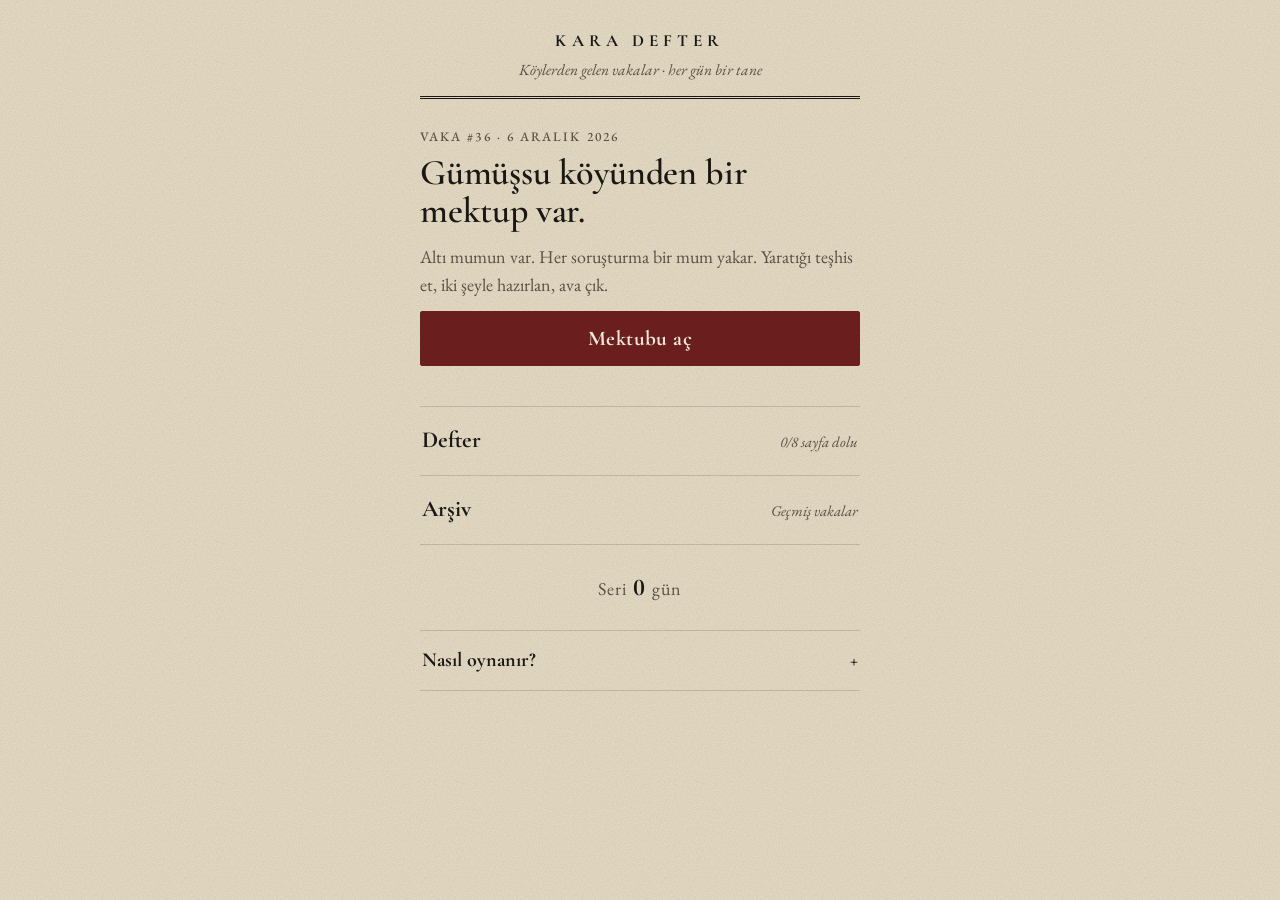
==== kara-defter/index.html @ 7db383fb "Harena and Kara Defter playable prototypes Two static, mobile-first browser games built for Instagra" ====
<!doctype html>
<html lang="tr">
<head>
<meta charset="utf-8">
<meta name="viewport" content="width=device-width, initial-scale=1, viewport-fit=cover">
<meta name="theme-color" content="#E9DFC8">
<meta name="color-scheme" content="light">
<title>Kara Defter</title>
<meta name="description" content="Her gün bir köyden bir vaka. İpuçlarını topla, yaratığı teşhis et, doğru hazırlıkla avla.">
<meta property="og:title" content="Kara Defter">
<meta property="og:description" content="Her gün bir köyden bir vaka. Bugünün vakasını sen çöz.">
<meta property="og:type" content="website">
<link rel="icon" href="data:image/svg+xml,%3Csvg xmlns='http://www.w3.org/2000/svg' viewBox='0 0 32 32'%3E%3Crect width='32' height='32' rx='4' fill='%231A1714'/%3E%3Cpath d='M16 5c3 4.5 4.5 7 4.5 9a4.5 4.5 0 0 1-9 0c0-2 1.5-4.5 4.5-9z' fill='%23E3A23B'/%3E%3Crect x='13' y='19' width='6' height='9' fill='%23E9DFC8'/%3E%3C/svg%3E">
<link rel="preconnect" href="https://fonts.googleapis.com">
<link rel="preconnect" href="https://fonts.gstatic.com" crossorigin>
<link href="https://fonts.googleapis.com/css2?family=Cormorant+Garamond:ital,wght@0,500;0,600;0,700;1,500&family=EB+Garamond:ital,wght@0,400;0,500;0,600;1,400&display=swap" rel="stylesheet">
<link rel="stylesheet" href="style.css">
</head>
<body>
<svg width="0" height="0" style="position:absolute" aria-hidden="true" focusable="false">
  <defs>
    <filter id="ink" x="-5%" y="-5%" width="110%" height="110%">
      <feTurbulence type="fractalNoise" baseFrequency="0.045" numOctaves="2" seed="7" result="n"/>
      <feDisplacementMap in="SourceGraphic" in2="n" scale="3.2" xChannelSelector="R" yChannelSelector="G"/>
    </filter>
  </defs>
</svg>
<main id="app" class="app" aria-live="polite"></main>
<div id="sheet" class="sheet" hidden></div>
<div id="hunt" class="hunt" hidden></div>
<div id="modal" class="modal" hidden></div>
<div id="toast" class="toast" role="status" aria-live="polite"></div>
<noscript><p style="padding:24px;font-family:Georgia,serif">Kara Defter’i oynamak için JavaScript gerekli.</p></noscript>
<script type="module" src="js/main.js"></script>
</body>
</html>
---- kara-defter/style.css ----
:root {
  --paper: #E9DFC8;
  --paper-hi: #F0E8D6;
  --paper-lo: #DCCFB2;
  --ink: #1A1714;
  --ink-2: #5B4F43;
  --ink-3: #8A7D6C;
  --rule: rgba(26, 23, 20, 0.16);
  --blood: #6B1E1E;
  --flame: #E3A23B;
  --flame-core: #F4D08A;
  --wax: #F3EBDA;
  --night: #14110F;
  --display: "Cormorant Garamond", Georgia, serif;
  --text: "EB Garamond", Georgia, serif;
  --grain: url("data:image/svg+xml,%3Csvg xmlns='http://www.w3.org/2000/svg' width='240' height='240'%3E%3Cfilter id='n'%3E%3CfeTurbulence type='fractalNoise' baseFrequency='.85' numOctaves='3' stitchTiles='stitch'/%3E%3CfeColorMatrix values='0 0 0 0 .1 0 0 0 0 .08 0 0 0 0 .06 .16 0 0 0 0'/%3E%3C/filter%3E%3Crect width='100%25' height='100%25' filter='url(%23n)'/%3E%3C/svg%3E");
  color-scheme: light;
}

* { box-sizing: border-box; }
[hidden] { display: none !important; }

html { -webkit-text-size-adjust: 100%; }

body {
  margin: 0;
  min-height: 100vh;
  background-color: var(--paper);
  background-image: var(--grain);
  color: var(--ink);
  font-family: var(--text);
  font-size: 18px;
  line-height: 1.55;
  font-variant-numeric: lining-nums;
  -webkit-font-smoothing: antialiased;
  -webkit-tap-highlight-color: transparent;
}
body.locked { overflow: hidden; }

button { font: inherit; color: inherit; -webkit-appearance: none; appearance: none; }
button:focus-visible, a:focus-visible, summary:focus-visible { outline: 2px solid var(--blood); outline-offset: 2px; }

.app {
  max-width: 480px;
  margin: 0 auto;
  padding: max(10px, env(safe-area-inset-top)) max(20px, env(safe-area-inset-right)) calc(48px + env(safe-area-inset-bottom)) max(20px, env(safe-area-inset-left));
}

/* ---------- type ---------- */

.mast { text-align: center; padding: 18px 0 14px; border-bottom: 3px double var(--ink); margin-bottom: 28px; }
.mast-title { margin: 0; font-family: var(--display); font-weight: 700; font-size: 17px; letter-spacing: 0.3em; text-transform: uppercase; }
.mast-sub { margin: 4px 0 0; font-style: italic; color: var(--ink-2); font-size: 15.5px; }

.kicker { margin: 0; font-size: 13px; font-weight: 500; letter-spacing: 0.16em; text-transform: uppercase; color: var(--ink-2); }
.title { margin: 6px 0 12px; font-family: var(--display); font-weight: 600; font-size: 36px; line-height: 1.08; letter-spacing: -0.005em; }
.lede { margin: 0 0 8px; color: var(--ink-2); font-size: 18px; }
.center { text-align: center; }
.aka { margin: 0 0 18px; color: var(--ink-2); font-style: italic; }

.section {
  display: flex; align-items: center; gap: 12px;
  margin: 8px 0 14px;
  font-family: var(--display); font-weight: 700; font-size: 14px; letter-spacing: 0.26em; text-transform: uppercase;
}
.section::after { content: ""; flex: 1; height: 1px; background: var(--ink); opacity: 0.5; }

/* ---------- buttons ---------- */

.btn {
  display: block; width: 100%; min-height: 54px; margin-top: 12px; padding: 14px 18px;
  border: 1.5px solid var(--ink); border-radius: 2px; background: transparent;
  font-family: var(--display); font-weight: 700; font-size: 21px; letter-spacing: 0.02em; line-height: 1.2;
  text-align: center; text-decoration: none; color: var(--ink); cursor: pointer;
}
.btn:active { transform: translateY(1px); }
.btn:disabled { opacity: 0.42; cursor: default; transform: none; }
.btn-blood { background: var(--blood); border-color: var(--blood); color: var(--paper-hi); }
.btn-ink { background: var(--ink); color: var(--paper-hi); }
.btn-paper { background: var(--paper); border-color: var(--paper); color: var(--ink); }

.link { padding: 10px 0; border: 0; background: none; font-size: 16px; cursor: pointer; }

/* ---------- home ---------- */

.today { padding-bottom: 6px; }
.closed .title { font-size: 34px; }
.next { margin: 14px 0 0; text-align: center; font-size: 15.5px; font-style: italic; color: var(--ink-2); }
.next [data-countdown] { font-style: normal; font-variant-numeric: tabular-nums; color: var(--ink); }

.rows { margin: 34px 0 0; border-top: 1px solid var(--rule); }
.row {
  display: flex; justify-content: space-between; align-items: baseline; gap: 12px;
  width: 100%; padding: 16px 2px; border: 0; border-bottom: 1px solid var(--rule); background: none;
  text-align: left; cursor: pointer;
}
.row span { font-family: var(--display); font-weight: 700; font-size: 23px; }
.row em { color: var(--ink-2); font-size: 15px; text-align: right; }
.row.locked { cursor: default; }
.row.locked span { color: var(--ink-3); }

.streak { margin: 24px 0; text-align: center; color: var(--ink-2); letter-spacing: 0.04em; }
.streak b { font-family: var(--display); font-weight: 700; font-size: 24px; color: var(--ink); margin: 0 2px; }

.howto { border-top: 1px solid var(--rule); border-bottom: 1px solid var(--rule); }
.howto summary { padding: 14px 2px; cursor: pointer; font-family: var(--display); font-weight: 700; font-size: 20px; list-style: none; }
.howto summary::-webkit-details-marker { display: none; }
.howto summary::after { content: "+"; float: right; font-weight: 500; }
.howto[open] summary::after { content: "–"; }
.howto ol { margin: 0 0 16px; padding-left: 22px; color: var(--ink-2); font-size: 17px; }
.howto li { margin-bottom: 8px; }

/* ---------- candles ---------- */

.candles {
  position: sticky; top: 0; z-index: 5;
  display: flex; justify-content: center; gap: 12px;
  padding: 10px 0 2px;
  background-color: var(--paper); background-image: var(--grain);
}
.candles-sm { position: static; gap: 9px; padding: 14px 0 6px; background: none; }
.candle { width: 26px; height: 73px; overflow: visible; }
.candles-sm .candle { width: 22px; height: 62px; }
.candle .wax, .candle .drip { fill: var(--wax); stroke: var(--ink); stroke-width: 1.3; stroke-linejoin: round; }
.candle .wick { stroke: var(--ink); stroke-width: 1.8; stroke-linecap: round; }
.candle .flame { fill: var(--flame); }
.candle .flame-core { fill: var(--flame-core); }
.flame-g {
  transform-box: view-box; transform-origin: 15px 26px;
  animation: flicker 2.8s ease-in-out infinite; animation-delay: calc(var(--d) * -1s);
}
@keyframes flicker {
  0%, 100% { transform: scale(1, 1) skewX(0deg); }
  27% { transform: scale(0.96, 1.05) skewX(-2deg); }
  55% { transform: scale(1.03, 0.95) skewX(1.6deg); }
  80% { transform: scale(0.98, 1.02) skewX(-0.8deg); }
}
.candle-burning .flame-g { animation: snuff 0.6s ease-in forwards; }
@keyframes snuff {
  0% { transform: scale(1, 1); opacity: 1; }
  60% { transform: scale(0.55, 0.35) translateY(5px); opacity: 1; }
  100% { transform: scale(0, 0) translateY(8px); opacity: 0; }
}
.candle .smoke { fill: none; stroke: var(--ink-3); stroke-width: 1.2; stroke-linecap: round; opacity: 0; animation: smoke 1.2s 0.35s ease-out forwards; }
@keyframes smoke {
  0% { opacity: 0; transform: translateY(4px); }
  35% { opacity: 0.8; }
  100% { opacity: 0; transform: translateY(-8px); }
}
.candle-count { margin: 0 0 4px; text-align: center; font-size: 14px; font-style: italic; color: var(--ink-2); }

/* ---------- case ---------- */

.casebar { display: flex; justify-content: space-between; align-items: center; gap: 8px; padding-top: 4px; border-bottom: 1px solid var(--rule); }
.casebar-no { font-size: 13px; letter-spacing: 0.16em; text-transform: uppercase; color: var(--ink-2); }

.letter {
  margin: 18px 0 30px; padding: 20px 20px 16px;
  background-color: var(--paper-hi); background-image: var(--grain);
  border: 1px solid var(--rule);
  box-shadow: 0 1px 0 rgba(26, 23, 20, 0.06), 0 14px 24px -20px rgba(26, 23, 20, 0.55);
  transform: rotate(-0.5deg);
}
.letter-head { margin: 0 0 10px; font-size: 12.5px; letter-spacing: 0.14em; text-transform: uppercase; color: var(--ink-2); }
.letter-body { margin: 0; font-style: italic; font-size: 19.5px; line-height: 1.55; }
.letter-sign { margin: 12px 0 0; text-align: right; font-family: var(--display); font-style: italic; font-weight: 500; font-size: 19px; }

.inquiry { list-style: none; margin: 0; padding: 0; }
.inquiry > li { margin-bottom: 10px; }
.ask {
  display: grid; grid-template-columns: 1fr auto; grid-template-areas: "cat cost" "act cost";
  column-gap: 12px; width: 100%; padding: 12px 16px 13px;
  border: 1px solid var(--ink); border-radius: 2px; background: transparent; text-align: left; cursor: pointer;
}
.ask:active { background: var(--paper-lo); }
.ask:disabled { opacity: 0.38; cursor: default; }
.ask-cat { grid-area: cat; font-size: 12px; font-weight: 500; letter-spacing: 0.16em; text-transform: uppercase; color: var(--ink-2); }
.ask-act { grid-area: act; font-family: var(--display); font-weight: 700; font-size: 21px; line-height: 1.25; }
.ask-cost { grid-area: cost; align-self: center; font-size: 14.5px; font-style: italic; color: var(--ink-2); white-space: nowrap; }

.clue { margin: 2px 0 16px; padding: 4px 0 4px 16px; border-left: 2px solid var(--blood); }
.clue p, .notes-list p { margin: 3px 0 0; font-size: 18.5px; line-height: 1.5; }
.clue.fresh { animation: ink-in 0.8s ease-out; }
@keyframes ink-in { from { opacity: 0; transform: translateY(5px); } to { opacity: 1; transform: none; } }
.clue-cat { font-size: 12px; font-weight: 600; letter-spacing: 0.16em; text-transform: uppercase; color: var(--blood); }

.actions { margin-top: 22px; }
.hint { margin: 12px 0 0; text-align: center; font-size: 15.5px; font-style: italic; color: var(--ink-2); }

/* ---------- diagnose ---------- */

.notes {
  margin: 4px 0 22px; padding: 4px 16px 6px;
  background-color: var(--paper-hi); background-image: var(--grain); border: 1px solid var(--rule);
}
.notes summary { padding: 10px 0; cursor: pointer; font-family: var(--display); font-weight: 700; font-size: 19px; list-style: none; }
.notes summary::-webkit-details-marker { display: none; }
.notes summary::after { content: "+"; float: right; font-weight: 500; }
.notes[open] summary::after { content: "–"; }
.notes-list { list-style: none; margin: 0 0 8px; padding: 0; }
.notes-list li { padding: 8px 0 8px 14px; border-left: 2px solid var(--blood); margin-bottom: 8px; }
.notes-empty { margin: 0 0 12px; font-style: italic; color: var(--ink-2); }

.dx { list-style: none; margin: 0; padding: 0; border-top: 1px solid var(--ink); }
.dx-head {
  display: flex; flex-direction: column; align-items: flex-start; gap: 1px;
  width: 100%; padding: 13px 2px; border: 0; border-bottom: 1px solid var(--rule); background: none; text-align: left; cursor: pointer;
}
.dx-name { font-family: var(--display); font-weight: 700; font-size: 24px; line-height: 1.15; }
.dx-epi { font-style: italic; color: var(--ink-2); font-size: 16px; }
.dx-item.open .dx-head { border-bottom: 0; }
.dx-item.open .dx-name { color: var(--blood); }
.dx-body { padding: 0 2px 18px; border-bottom: 1px solid var(--rule); }
.lore { margin: 0; font-size: 17.5px; line-height: 1.62; }
.dx-body .lore::first-letter { font-family: var(--display); font-weight: 700; font-size: 1.5em; }

/* ---------- prepare ---------- */

.tools { list-style: none; margin: 14px 0 0; padding: 0; display: grid; grid-template-columns: 1fr 1fr; gap: 10px; }
.tool {
  display: flex; flex-direction: column; gap: 4px; width: 100%; height: 100%; min-height: 104px; padding: 13px 12px;
  border: 1px solid var(--ink); border-radius: 2px; background: transparent; text-align: left; cursor: pointer;
}
.tool-name { font-family: var(--display); font-weight: 700; font-size: 20px; line-height: 1.15; }
.tool-note { font-size: 14px; line-height: 1.35; color: var(--ink-2); }
.tool.on { background: var(--ink); color: var(--paper-hi); }
.tool.on .tool-note { color: #CDBF9F; }
.sticky-actions {
  position: sticky; bottom: 0; margin-top: 18px; padding: 10px 0 calc(12px + env(safe-area-inset-bottom));
  background-color: var(--paper); background-image: var(--grain); border-top: 1px solid var(--rule);
}
.sticky-actions .btn { margin-top: 0; }

/* ---------- hunt ---------- */

.hunt { position: fixed; inset: 0; z-index: 50; overflow-y: auto; background: var(--night); color: var(--paper); cursor: pointer; }
.hunt-inner {
  max-width: 480px; min-height: 100%; margin: 0 auto;
  padding: calc(36px + env(safe-area-inset-top)) 26px calc(30px + env(safe-area-inset-bottom));
  display: flex; flex-direction: column; justify-content: center;
}
.hunt-fig { position: relative; width: 170px; margin: 0 auto 30px; opacity: 0; transform: translateY(10px); transition: opacity 1.8s ease, transform 1.8s ease; }
.hunt-fig::before {
  content: ""; position: absolute; left: 50%; top: 42%; width: 196px; height: 196px; border-radius: 50%;
  background: #CBBD9C; transform: translate(-50%, -50%);
}
.hunt-fig.on { opacity: 1; transform: none; }
.hunt-fig .sil { position: relative; }
.hunt .sil-body { fill: #0D0B09; }
.hunt .sil-detail { stroke: #CBBD9C; opacity: 0.35; }
.hunt .sil-thread { stroke: #CBBD9C; }
.hunt .sil-water { stroke: #8A7D6C; }
.hunt .sil-ground { stroke: #5B4F43; opacity: 1; }
.hunt-lines p {
  margin: 0 0 14px; font-size: 20px; font-style: italic; line-height: 1.5;
  opacity: 0; transform: translateY(6px); transition: opacity 1.1s ease, transform 1.1s ease;
}
.hunt-lines p.on { opacity: 1; transform: none; }
.hunt-done { opacity: 0; pointer-events: none; transition: opacity 0.6s ease; margin-top: 18px; }
.hunt.done .hunt-done { opacity: 1; pointer-events: auto; }
.hunt-skip { margin: 16px 0 0; text-align: center; font-size: 13px; letter-spacing: 0.14em; text-transform: uppercase; color: #8A7D6C; }
.hunt.done .hunt-skip { visibility: hidden; }

/* ---------- result ---------- */

.stamp {
  width: fit-content; max-width: 92%; margin: 22px auto 6px; padding: 7px 14px 6px;
  border: 2.5px solid currentColor; border-radius: 2px;
  font-family: var(--display); font-weight: 700; font-size: 19px; letter-spacing: 0.12em; text-transform: uppercase; text-align: center; line-height: 1.2;
  transform: rotate(-3deg);
}
.stamp-success { color: var(--ink); }
.stamp-partial { color: var(--ink-2); }
.stamp-fail { color: var(--blood); }
.result-fig { width: 150px; margin: 10px auto 0; }
.facts { margin: 0 0 6px; border-top: 1px solid var(--ink); }
.facts div { display: flex; justify-content: space-between; align-items: baseline; gap: 16px; padding: 10px 0; border-bottom: 1px solid var(--rule); }
.facts dt { font-size: 14px; letter-spacing: 0.08em; text-transform: uppercase; color: var(--ink-2); white-space: nowrap; }
.facts dd { margin: 0; text-align: right; font-weight: 500; }
.wrong { color: var(--blood); font-style: italic; font-weight: 400; }

/* ---------- archive ---------- */

.guild { margin: 18px 0 8px; padding: 14px 16px; border: 1px solid var(--ink); }
.guild p { margin: 0; color: var(--ink-2); font-style: italic; }
.guild .guild-title { margin-bottom: 2px; font-family: var(--display); font-weight: 700; font-style: normal; font-size: 21px; color: var(--ink); }
.archive { list-style: none; margin: 18px 0 0; padding: 0; border-top: 1px solid var(--rule); }

/* ---------- silhouettes ---------- */

.sil { display: block; width: 100%; height: auto; overflow: visible; }
.sil-body { fill: var(--ink); }
.sil-detail { fill: none; stroke: var(--paper); stroke-width: 1.5; stroke-linecap: round; opacity: 0.5; }
.sil-thread { fill: none; stroke: var(--ink); stroke-width: 1.3; }
.sil-water { fill: none; stroke: var(--ink); stroke-width: 2.2; stroke-linecap: round; }
.sil-ground { fill: none; stroke: var(--ink); stroke-width: 1.4; stroke-linecap: round; opacity: 0.45; }
.sil-line { fill: none; stroke: var(--ink); stroke-width: 2; stroke-linecap: round; stroke-linejoin: round; }
.sil-behind { opacity: 0.45; }
.hunt .sil-line { stroke: #8A7D6C; }
.sil-veiled .sil-ink { filter: blur(7px); opacity: 0.2; }

/* ---------- defter sheet ---------- */

.sheet { position: fixed; inset: 0; z-index: 40; overflow-y: auto; background: rgba(20, 17, 15, 0.55); -webkit-overflow-scrolling: touch; }
.sheet-card {
  max-width: 480px; min-height: 100%; margin: 0 auto;
  padding: max(8px, env(safe-area-inset-top)) 20px calc(40px + env(safe-area-inset-bottom));
  background-color: var(--paper); background-image: var(--grain);
}
.sheet-head { display: flex; justify-content: space-between; align-items: center; margin-bottom: 16px; padding-bottom: 4px; border-bottom: 3px double var(--ink); }
.sheet-card > .lede { font-size: 16.5px; font-style: italic; }
.pages { list-style: none; margin: 16px 0 0; padding: 0; display: grid; grid-template-columns: 1fr 1fr; gap: 10px; }
.page-tile {
  display: flex; flex-direction: column; align-items: center; gap: 2px; width: 100%; height: 100%; padding: 14px 10px 14px;
  border: 1px solid var(--rule); border-radius: 2px; background-color: var(--paper-hi); cursor: pointer;
}
.page-tile.caught { border-color: var(--ink); }
.tile-fig { display: block; width: 76px; margin-bottom: 6px; }
.tile-name { font-family: var(--display); font-weight: 700; font-size: 19px; line-height: 1.15; text-align: center; }
.tile-state { font-size: 13px; font-style: italic; color: var(--ink-2); }
.page-tile.caught .tile-state { color: var(--blood); }
.page-fig { width: 170px; margin: 4px auto 2px; }
.page-name { margin: 8px 0 2px; text-align: center; font-family: var(--display); font-weight: 700; font-size: 36px; line-height: 1.05; }
.page .aka { margin-bottom: 2px; text-align: center; }
.region { margin: 0 0 18px; text-align: center; font-size: 14px; color: var(--ink-3); }
.page .lore::first-letter { font-family: var(--display); font-weight: 700; font-size: 2.3em; float: left; line-height: 0.82; margin: 6px 6px 0 0; color: var(--blood); }
.av-notes { margin-top: 20px; padding: 12px 16px; border: 1px solid var(--ink); }
.av-notes h3 { margin: 0 0 6px; font-family: var(--display); font-weight: 700; font-size: 14px; letter-spacing: 0.22em; text-transform: uppercase; color: var(--blood); }
.av-notes p { margin: 0 0 4px; font-size: 16.5px; }
.locked-note { margin-top: 20px; padding-top: 14px; border-top: 1px solid var(--rule); text-align: center; font-style: italic; color: var(--ink-2); font-size: 16px; }

/* ---------- modal & toast ---------- */

.modal { position: fixed; inset: 0; z-index: 60; display: grid; place-items: center; padding: 16px; overflow-y: auto; background: rgba(14, 12, 10, 0.75); }
.modal-card { width: 100%; max-width: 400px; padding: 16px; background-color: var(--paper); background-image: var(--grain); }
.modal-img { display: block; width: auto; max-width: 100%; max-height: 58vh; margin: 0 auto; border: 1px solid var(--rule); }
.modal-hint { margin: 12px 0 2px; font-size: 15px; font-style: italic; color: var(--ink-2); }
.modal-close { display: block; margin: 6px auto 0; }

.toast {
  position: fixed; left: 50%; bottom: calc(22px + env(safe-area-inset-bottom)); z-index: 70;
  padding: 10px 16px; border-radius: 2px; background: var(--ink); color: var(--paper-hi); font-size: 16px;
  opacity: 0; transform: translate(-50%, 8px); transition: opacity 0.25s ease, transform 0.25s ease; pointer-events: none;
}
.toast.show { opacity: 1; transform: translate(-50%, 0); }

@media (prefers-reduced-motion: reduce) {
  .flame-g { animation: none; }
  .hunt-fig, .hunt-lines p { transition: none; }
}
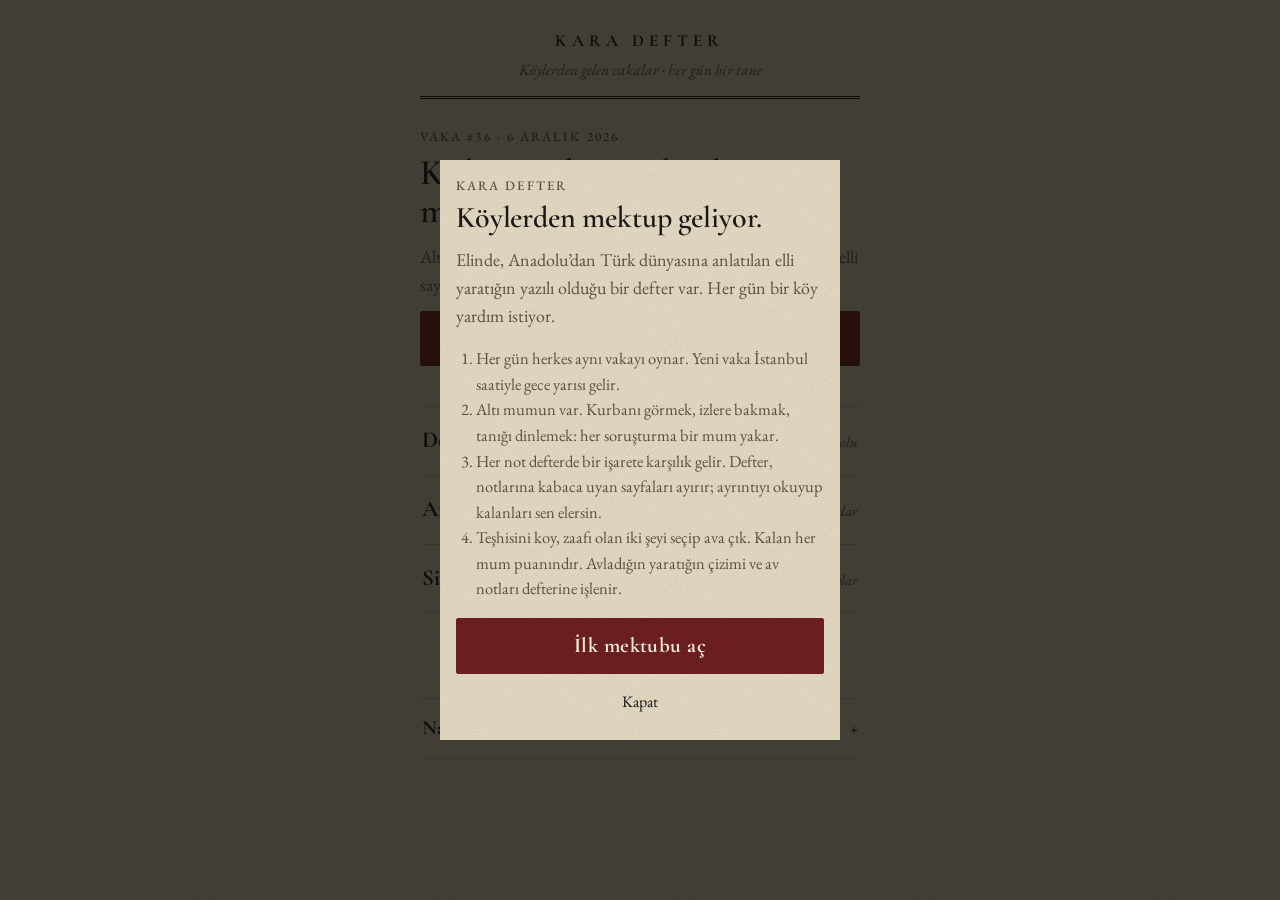
==== commit f2e1e0b9: "Kara Defter: 50 creatures, trait-based cases, scenes, MVP polish - Trait system (js/traits.js, js/co" ====
--- a/kara-defter/index.html
+++ b/kara-defter/index.html
@@ -6,10 +6,20 @@
 <meta name="theme-color" content="#E9DFC8">
 <meta name="color-scheme" content="light">
 <title>Kara Defter</title>
-<meta name="description" content="Her gün bir köyden bir vaka. İpuçlarını topla, yaratığı teşhis et, doğru hazırlıkla avla.">
+<meta name="description" content="Her gün bir köyden bir vaka. Elli yaratıklık defterden doğrusunu bul, doğru hazırlıkla avla.">
 <meta property="og:title" content="Kara Defter">
 <meta property="og:description" content="Her gün bir köyden bir vaka. Bugünün vakasını sen çöz.">
 <meta property="og:type" content="website">
+<meta property="og:url" content="https://ayberkdikcinar.github.io/insta-games/kara-defter/">
+<meta property="og:image" content="https://ayberkdikcinar.github.io/insta-games/kara-defter/assets/og.png">
+<meta property="og:image:width" content="1200">
+<meta property="og:image:height" content="630">
+<meta property="og:locale" content="tr_TR">
+<meta name="twitter:card" content="summary_large_image">
+<link rel="manifest" href="manifest.webmanifest">
+<link rel="apple-touch-icon" href="assets/apple-touch-icon.png">
+<meta name="apple-mobile-web-app-capable" content="yes">
+<meta name="apple-mobile-web-app-title" content="Kara Defter">
 <link rel="icon" href="data:image/svg+xml,%3Csvg xmlns='http://www.w3.org/2000/svg' viewBox='0 0 32 32'%3E%3Crect width='32' height='32' rx='4' fill='%231A1714'/%3E%3Cpath d='M16 5c3 4.5 4.5 7 4.5 9a4.5 4.5 0 0 1-9 0c0-2 1.5-4.5 4.5-9z' fill='%23E3A23B'/%3E%3Crect x='13' y='19' width='6' height='9' fill='%23E9DFC8'/%3E%3C/svg%3E">
 <link rel="preconnect" href="https://fonts.googleapis.com">
 <link rel="preconnect" href="https://fonts.gstatic.com" crossorigin>
--- a/kara-defter/style.css
+++ b/kara-defter/style.css
@@ -239,10 +239,11 @@
   padding: calc(36px + env(safe-area-inset-top)) 26px calc(30px + env(safe-area-inset-bottom));
   display: flex; flex-direction: column; justify-content: center;
 }
-.hunt-fig { position: relative; width: 170px; margin: 0 auto 30px; opacity: 0; transform: translateY(10px); transition: opacity 1.8s ease, transform 1.8s ease; }
+.hunt-fig { position: relative; width: 100%; max-width: 340px; margin: 0 auto 30px; opacity: 0; transform: translateY(10px); transition: opacity 1.8s ease, transform 1.8s ease; }
 .hunt-fig::before {
-  content: ""; position: absolute; left: 50%; top: 42%; width: 196px; height: 196px; border-radius: 50%;
-  background: #CBBD9C; transform: translate(-50%, -50%);
+  content: ""; position: absolute; left: 50%; top: 56%; width: 92%; aspect-ratio: 1.1; border-radius: 50%;
+  background: radial-gradient(closest-side, rgba(214, 200, 168, 0.8), rgba(203, 189, 156, 0.22) 72%, rgba(203, 189, 156, 0));
+  transform: translate(-50%, -50%);
 }
 .hunt-fig.on { opacity: 1; transform: none; }
 .hunt-fig .sil { position: relative; }
@@ -272,7 +273,7 @@
 .stamp-success { color: var(--ink); }
 .stamp-partial { color: var(--ink-2); }
 .stamp-fail { color: var(--blood); }
-.result-fig { width: 150px; margin: 10px auto 0; }
+.result-fig { width: 100%; max-width: 360px; margin: 10px auto 0; }
 .facts { margin: 0 0 6px; border-top: 1px solid var(--ink); }
 .facts div { display: flex; justify-content: space-between; align-items: baseline; gap: 16px; padding: 10px 0; border-bottom: 1px solid var(--rule); }
 .facts dt { font-size: 14px; letter-spacing: 0.08em; text-transform: uppercase; color: var(--ink-2); white-space: nowrap; }
@@ -285,6 +286,25 @@
 .guild p { margin: 0; color: var(--ink-2); font-style: italic; }
 .guild .guild-title { margin-bottom: 2px; font-family: var(--display); font-weight: 700; font-style: normal; font-size: 21px; color: var(--ink); }
 .archive { list-style: none; margin: 18px 0 0; padding: 0; border-top: 1px solid var(--rule); }
+
+
+/* ---------- plates: figure + scene + sky ---------- */
+.plate { display: block; width: 100%; height: auto; overflow: visible; }
+.sil-eye { fill: var(--blood); }
+.sc-fill { fill: var(--ink); opacity: 0.16; }
+.sc-line { fill: none; stroke: var(--ink); stroke-width: 1.6; stroke-linecap: round; stroke-linejoin: round; opacity: 0.32; }
+.sc-ground { fill: none; stroke: var(--ink); stroke-width: 1.6; stroke-linecap: round; opacity: 0.55; }
+.sky-moon { fill: var(--paper-lo); stroke: var(--ink); stroke-width: 1.2; opacity: 0.8; }
+.sky-fill { fill: var(--ink); opacity: 0.14; }
+.sky-line { fill: none; stroke: var(--ink); stroke-width: 1.3; stroke-linecap: round; opacity: 0.35; }
+.hunt .sil-eye, .night .sil-eye { fill: var(--flame); }
+.hunt .sc-fill, .night .sc-fill { fill: #CBBD9C; opacity: 0.1; }
+.hunt .sc-line, .night .sc-line { stroke: #CBBD9C; opacity: 0.28; }
+.hunt .sc-ground, .night .sc-ground { stroke: #8A7D6C; opacity: 0.8; }
+.hunt .sky-moon, .night .sky-moon { fill: #E9DFC8; stroke: none; opacity: 0.9; }
+.hunt .sky-fill, .night .sky-fill { fill: #CBBD9C; opacity: 0.16; }
+.hunt .sky-line, .night .sky-line { stroke: #CBBD9C; opacity: 0.4; }
+.plate-veiled .sil-ink { filter: blur(7px); opacity: 0.2; }
 
 /* ---------- silhouettes ---------- */
 
@@ -319,7 +339,7 @@
 .tile-name { font-family: var(--display); font-weight: 700; font-size: 19px; line-height: 1.15; text-align: center; }
 .tile-state { font-size: 13px; font-style: italic; color: var(--ink-2); }
 .page-tile.caught .tile-state { color: var(--blood); }
-.page-fig { width: 170px; margin: 4px auto 2px; }
+.page-fig { width: 100%; max-width: 380px; margin: 4px auto 2px; }
 .page-name { margin: 8px 0 2px; text-align: center; font-family: var(--display); font-weight: 700; font-size: 36px; line-height: 1.05; }
 .page .aka { margin-bottom: 2px; text-align: center; }
 .region { margin: 0 0 18px; text-align: center; font-size: 14px; color: var(--ink-3); }
@@ -348,3 +368,57 @@
   .flame-g { animation: none; }
   .hunt-fig, .hunt-lines p { transition: none; }
 }
+
+/* ---------- v2: tags, pool dock, defter elimination, sicil ---------- */
+.clue-head { display: flex; flex-wrap: wrap; align-items: baseline; justify-content: space-between; gap: 4px 10px; margin: 0; }
+.tag {
+  display: inline-block; padding: 1px 8px 2px; border: 1px solid var(--ink-2); border-radius: 2px;
+  font-size: 13.5px; font-style: italic; color: var(--ink); background: var(--paper-hi); line-height: 1.35;
+}
+.dock {
+  position: sticky; bottom: 0; z-index: 4; margin-top: 18px; padding: 10px 0 calc(12px + env(safe-area-inset-bottom));
+  background-color: var(--paper); background-image: var(--grain); border-top: 1px solid var(--rule);
+}
+.dock .btn { margin-top: 6px; }
+.pool { margin: 0; text-align: center; font-size: 16px; color: var(--ink-2); }
+.pool b { font-family: var(--display); font-size: 22px; color: var(--ink); }
+.muted { color: var(--ink-3); font-style: italic; font-size: 14.5px; }
+.dx-head { flex-direction: row; align-items: center; gap: 12px; }
+.dx-fig { flex: 0 0 34px; width: 34px; }
+.dx-text { display: flex; flex-direction: column; gap: 1px; min-width: 0; }
+.dx-name { font-size: 22px; }
+.dx-item.struck .dx-name { text-decoration: line-through; text-decoration-thickness: 2px; color: var(--ink-3); }
+.dx-item.struck .dx-epi, .dx-item.struck .dx-fig { opacity: 0.4; }
+.dx-item.out .dx-name { color: var(--ink-2); }
+.dx-actions { display: grid; gap: 8px; margin-top: 14px; }
+.dx-actions .btn { margin-top: 0; }
+.signs { margin: 2px 0 14px; padding: 0; border-top: 1px solid var(--rule); }
+.signs div { display: grid; grid-template-columns: 7.6em 1fr; gap: 10px; padding: 6px 0; border-bottom: 1px solid var(--rule); }
+.signs dt { font-size: 12.5px; letter-spacing: 0.06em; text-transform: uppercase; color: var(--ink-3); padding-top: 3px; }
+.signs dd { margin: 0; font-size: 16.5px; line-height: 1.35; }
+.signs .hl dt { color: var(--blood); font-weight: 600; }
+.signs .hl dd { font-weight: 500; }
+.rest { margin-top: 18px; }
+.rest > summary { padding: 12px 2px; cursor: pointer; font-family: var(--display); font-weight: 700; font-size: 19px; color: var(--ink-2); list-style: none; border-top: 1px solid var(--rule); }
+.rest > summary::-webkit-details-marker { display: none; }
+.rest > summary::after { content: "+"; float: right; }
+.rest[open] > summary::after { content: "–"; }
+.btn-ghost { background: transparent; }
+.epithet { margin: 0 0 2px; text-align: center; font-style: italic; }
+.page-sub { margin: 22px 0 6px; font-family: var(--display); font-weight: 700; font-size: 14px; letter-spacing: 0.22em; text-transform: uppercase; color: var(--blood); }
+.pages { grid-template-columns: repeat(3, 1fr); gap: 8px; }
+.page-tile { padding: 10px 6px 10px; }
+.tile-fig { width: 58px; }
+.tile-name { font-size: 16.5px; }
+.tile-state { font-size: 12px; }
+.modal-card .title { font-size: 30px; }
+.modal-card ol { padding-left: 20px; color: var(--ink-2); font-size: 16.5px; }
+.modal-card .btn { margin-top: 10px; }
+.stat-row { display: grid; grid-template-columns: repeat(4, 1fr); gap: 6px; margin: 10px 0 16px; text-align: center; }
+.stat-row b { display: block; font-family: var(--display); font-size: 32px; line-height: 1; }
+.stat-row span { font-size: 12.5px; letter-spacing: 0.06em; text-transform: uppercase; color: var(--ink-2); }
+.section-s { margin: 14px 0 6px; font-size: 12.5px; letter-spacing: 0.16em; text-transform: uppercase; color: var(--ink-2); }
+.bars { display: grid; gap: 4px; }
+.bar { display: grid; grid-template-columns: 1.4em 1fr; align-items: center; gap: 6px; font-size: 14px; }
+.bar-k { text-align: right; color: var(--ink-2); }
+.bar-v { display: block; padding: 1px 6px; background: var(--ink); color: var(--paper-hi); text-align: right; min-width: 1.6em; }
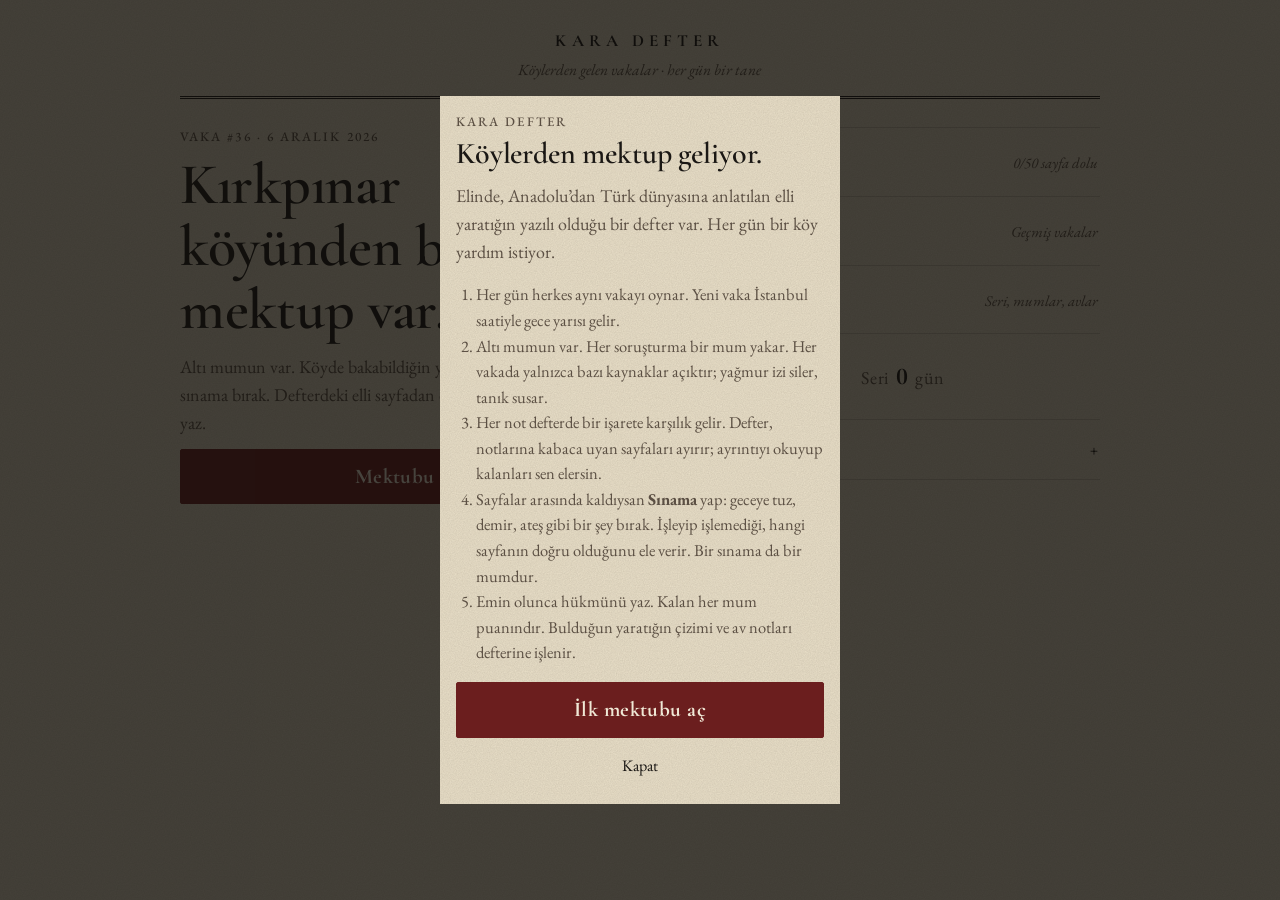
==== commit 18eb3038: "Kara Defter: Sınama, Hüküm, one-table UX, desktop layout Tools now test the creature during the inve" ====
--- a/kara-defter/index.html
+++ b/kara-defter/index.html
@@ -6,7 +6,7 @@
 <meta name="theme-color" content="#E9DFC8">
 <meta name="color-scheme" content="light">
 <title>Kara Defter</title>
-<meta name="description" content="Her gün bir köyden bir vaka. Elli yaratıklık defterden doğrusunu bul, doğru hazırlıkla avla.">
+<meta name="description" content="Her gün bir köyden bir vaka. Elli yaratıklık defterden doğrusunu bul, hükmünü yaz.">
 <meta property="og:title" content="Kara Defter">
 <meta property="og:description" content="Her gün bir köyden bir vaka. Bugünün vakasını sen çöz.">
 <meta property="og:type" content="website">
@@ -36,6 +36,8 @@
   </defs>
 </svg>
 <main id="app" class="app" aria-live="polite"></main>
+<div id="dusk" class="dusk" aria-hidden="true"></div>
+<div id="drawer" class="drawer" hidden></div>
 <div id="sheet" class="sheet" hidden></div>
 <div id="hunt" class="hunt" hidden></div>
 <div id="modal" class="modal" hidden></div>
--- a/kara-defter/style.css
+++ b/kara-defter/style.css
@@ -422,3 +422,191 @@
 .bar { display: grid; grid-template-columns: 1.4em 1fr; align-items: center; gap: 6px; font-size: 14px; }
 .bar-k { text-align: right; color: var(--ink-2); }
 .bar-v { display: block; padding: 1px 6px; background: var(--ink); color: var(--paper-hi); text-align: right; min-width: 1.6em; }
+
+/* soruşturma: closed sources, sınama */
+.shut { padding: 10px 14px; border: 1px dashed var(--rule); opacity: 0.72; }
+.shut-why { display: block; margin-top: 2px; font-style: italic; font-size: 16.5px; line-height: 1.35; color: var(--ink-2); }
+.section-note { margin: 0 0 12px; font-size: 16.5px; line-height: 1.4; color: var(--ink-2); }
+.ask-trap { width: 100%; }
+.tag-yes { background: var(--blood); border-color: var(--blood); color: var(--paper-hi); }
+
+/* hüküm */
+.tutanak { margin: 14px 0 18px; border-top: 2px solid var(--ink); }
+.tutanak div { display: grid; grid-template-columns: 8.4em 1fr; gap: 10px; padding: 9px 0; border-bottom: 1px solid var(--rule); }
+.tutanak dt { font-size: 12.5px; letter-spacing: 0.06em; text-transform: uppercase; color: var(--ink-2); padding-top: 3px; }
+.tutanak dd { margin: 0; font-size: 18px; line-height: 1.35; }
+.tutanak-main dd { font-family: var(--display); font-weight: 700; font-size: 28px; line-height: 1.1; }
+.blank { margin-bottom: 14px; }
+.blank-q { margin: 0 0 6px; font-size: 12.5px; letter-spacing: 0.1em; text-transform: uppercase; color: var(--blood); font-weight: 600; }
+.blank-opts { display: grid; gap: 8px; }
+.blank-opt { min-height: 46px; padding: 8px 12px; text-align: left; font: inherit; font-size: 18px; color: var(--ink); background: transparent; border: 1px solid var(--ink); cursor: pointer; }
+.blank-opt.on { background: var(--ink); color: var(--paper-hi); }
+
+/* ---------- one table: notes above, moves under the thumb, the defter's remaining pages below ---------- */
+
+.dusk {
+  position: fixed; inset: 0; z-index: 3; pointer-events: none; opacity: 0; transition: opacity 1.4s ease;
+  background: radial-gradient(130% 78% at 50% 0%, rgba(58, 40, 18, 0) 34%, rgba(58, 40, 18, 0.36) 100%);
+}
+body.low-light { --ink-2: #463B30; --ink-3: #5F5345; }
+
+.letter.folded { margin: 12px 0 20px; padding: 12px 16px 8px; transform: none; box-shadow: none; }
+.letter.folded .letter-head, .letter.folded .letter-sign { display: none; }
+.letter.folded .letter-body { font-size: 17px; line-height: 1.4; display: -webkit-box; -webkit-box-orient: vertical; -webkit-line-clamp: 2; overflow: hidden; color: var(--ink-2); }
+.letter-fold { display: block; margin: 4px 0 0 auto; padding: 8px 0 4px; border: 0; background: none; font-size: 15.5px; font-style: italic; color: var(--ink-2); cursor: pointer; }
+
+.clue-cat { font-family: var(--display); font-size: 17px; font-weight: 700; letter-spacing: 0; text-transform: none; }
+
+.moves { display: grid; gap: 8px; margin-top: 6px; }
+.ask { display: flex; justify-content: space-between; align-items: center; gap: 12px; min-height: 52px; padding: 8px 16px; }
+.ask-trap { border-color: var(--blood); border-width: 1.5px; color: var(--blood); }
+.shut-list { list-style: none; margin: 16px 0 0; padding: 0; font-style: italic; font-size: 16px; line-height: 1.4; color: var(--ink-2); }
+.shut-list li { margin-bottom: 3px; }
+
+.tray {
+  position: sticky; bottom: 0; z-index: 6;
+  margin: 22px -20px calc(-48px - env(safe-area-inset-bottom)); padding: 6px 20px calc(12px + env(safe-area-inset-bottom));
+  background-color: var(--paper-lo); background-image: var(--grain);
+  border-top: 3px double var(--ink);
+}
+.tray-head { display: flex; justify-content: space-between; align-items: baseline; gap: 12px; }
+.tray .pool { text-align: left; color: var(--ink); }
+.tray-head .link { font-style: italic; font-size: 15.5px; color: var(--ink-2); }
+.slips { list-style: none; display: flex; gap: 8px; margin: 2px -20px 0; padding: 0 20px 2px; overflow-x: auto; scrollbar-width: none; }
+.slips::-webkit-scrollbar { display: none; }
+.slips li { flex: 0 0 auto; }
+.slip { display: flex; flex-direction: column; align-items: center; gap: 2px; width: 88px; min-height: 92px; padding: 6px 4px; background-color: var(--paper-hi); border: 1px solid var(--ink); cursor: pointer; }
+.slip-fig { display: block; width: 34px; }
+.slip-name { font-family: var(--display); font-weight: 700; font-size: 15px; line-height: 1.05; text-align: center; }
+.slip.struck { border-color: var(--rule); }
+.slip.struck .slip-fig { opacity: 0.3; }
+.slip.struck .slip-name { color: var(--ink-3); text-decoration: line-through; text-decoration-thickness: 2px; text-decoration-color: var(--blood); }
+.tray .btn { margin-top: 10px; }
+
+.drawer { position: fixed; inset: 0; z-index: 30; display: flex; align-items: flex-end; justify-content: center; background: rgba(20, 17, 15, 0.5); }
+.drawer-card {
+  width: 100%; max-width: 480px; max-height: 90vh; max-height: 90dvh; overflow-y: auto; overscroll-behavior: contain;
+  padding: 4px 20px calc(16px + env(safe-area-inset-bottom));
+  background-color: var(--paper); background-image: var(--grain); border-top: 3px double var(--ink);
+  outline: none; animation: rise 0.22s ease-out;
+}
+.drawer-card.from-right { animation: from-right 0.2s ease-out; }
+.drawer-card.from-left { animation: from-left 0.2s ease-out; }
+@keyframes rise { from { transform: translateY(26px); } to { transform: none; } }
+@keyframes from-right { from { transform: translateX(34px); opacity: 0.4; } to { transform: none; opacity: 1; } }
+@keyframes from-left { from { transform: translateX(-34px); opacity: 0.4; } to { transform: none; opacity: 1; } }
+.drawer-bar { display: flex; justify-content: space-between; align-items: center; min-height: 44px; }
+.dp-nav { display: flex; align-items: center; gap: 4px; color: var(--ink-2); font-size: 15.5px; font-variant-numeric: tabular-nums; }
+.dp-nav .link { min-width: 44px; padding: 8px 0; text-align: center; font-size: 24px; line-height: 1; }
+.dp-title { margin: 2px 0 6px; font-family: var(--display); font-weight: 700; font-size: 30px; line-height: 1.1; }
+.dp-head { display: flex; align-items: center; gap: 12px; margin-bottom: 8px; }
+.dp-fig { flex: 0 0 52px; width: 52px; }
+.dp-titles { flex: 1; min-width: 0; }
+.dp-name { position: relative; margin: 0; padding: 6px 0; font-family: var(--display); font-weight: 700; font-size: 36px; line-height: 1.05; }
+.dp-name[data-strike] { touch-action: none; cursor: crosshair; -webkit-user-select: none; user-select: none; }
+.dp-name.struck span { color: var(--ink-3); text-decoration: line-through; text-decoration-thickness: 3px; text-decoration-color: var(--blood); }
+.strike-ink { position: absolute; inset: 0; width: 100%; height: 100%; overflow: visible; pointer-events: none; }
+.strike-ink path { fill: none; stroke: var(--blood); stroke-width: 4.5; stroke-linecap: round; stroke-linejoin: round; opacity: 0; transition: opacity 0.2s ease; filter: url(#ink); }
+.dp-name.struck .strike-ink { display: none; }
+.dp-epi { margin: 0; font-style: italic; font-size: 16px; line-height: 1.3; color: var(--ink-2); }
+.dp-hint { margin: 0 0 8px; font-style: italic; font-size: 15.5px; color: var(--blood); }
+.signs dt { text-transform: none; letter-spacing: 0; font-size: 14.5px; line-height: 1.25; }
+.signs .hl { background: var(--paper-hi); margin: 0 -8px; padding-left: 8px; padding-right: 8px; }
+.note-quote { display: block; margin-top: 3px; font-size: 15.5px; font-style: italic; line-height: 1.35; color: var(--ink-2); }
+.dp-lore { margin: 4px 0 2px; }
+.dp-lore summary { padding: 10px 0; cursor: pointer; font-family: var(--display); font-weight: 700; font-size: 19px; list-style: none; }
+.dp-lore summary::-webkit-details-marker { display: none; }
+.dp-lore summary::after { content: "+"; float: right; font-weight: 500; }
+.dp-lore[open] summary::after { content: "–"; }
+.dp-actions { position: sticky; bottom: calc(-16px - env(safe-area-inset-bottom)); display: grid; gap: 8px; padding: 10px 0 8px; background-color: var(--paper); background-image: var(--grain); }
+.dp-actions .btn { margin-top: 0; }
+
+.tool-rows { list-style: none; margin: 0; padding: 0; border-top: 1px solid var(--ink); }
+.tool-row { display: flex; justify-content: space-between; align-items: baseline; gap: 14px; width: 100%; min-height: 52px; padding: 11px 2px; border: 0; border-bottom: 1px solid var(--rule); background: none; text-align: left; cursor: pointer; }
+.tool-row:active { background: var(--paper-lo); }
+.tool-who { font-size: 15.5px; font-style: italic; color: var(--ink-2); text-align: right; }
+
+.tutanak dt { text-transform: none; letter-spacing: 0; font-size: 15px; line-height: 1.25; }
+.blank-q { text-transform: none; letter-spacing: 0; font-family: var(--display); font-size: 18px; font-weight: 700; }
+
+@media (prefers-reduced-motion: reduce) {
+  .dusk { transition: none; }
+  .drawer-card, .drawer-card.from-right, .drawer-card.from-left, .clue.fresh { animation: none; }
+}
+
+/* ---------- wide screens: the case is an open defter; notes on the left page, the book on the right ---------- */
+
+.desk-book { display: contents; }
+.desk-page { display: none; }
+
+@media (hover: hover) {
+  .ask:hover:not(:disabled), .tool-row:hover, .row:not(.locked):hover, .dx-head:hover { background: var(--paper-lo); }
+  .slip:hover, .page-tile:hover { border-color: var(--blood); }
+  .blank-opt:hover:not(.on) { background: var(--paper-lo); }
+  .link:hover, .letter-fold:hover { color: var(--blood); }
+}
+
+@media (min-width: 980px) {
+  .app { padding-left: 40px; padding-right: 40px; }
+  .app[data-view="case"] { max-width: 1240px; }
+  .app[data-view="case"] .candles { padding-top: 12px; }
+  .desk { display: grid; grid-template-columns: minmax(0, 1fr) minmax(0, 1fr); align-items: start; margin-top: 10px; border-top: 3px double var(--ink); }
+  .desk-notes { padding: 22px 44px 40px 0; }
+  .desk-notes .letter { margin-top: 0; }
+  .desk-book {
+    display: block; position: sticky; top: 104px; min-height: calc(100vh - 124px); max-height: calc(100vh - 124px); overflow-y: auto;
+    padding: 14px 8px 28px 44px; border-left: 1px solid var(--rule); scrollbar-width: thin;
+    background: linear-gradient(90deg, rgba(58, 40, 18, 0.15), rgba(58, 40, 18, 0) 38px);
+  }
+  .tray { position: static; margin: 0; padding: 0; background: none; border: 0; }
+  .tray .btn { display: none; }
+  .slips { flex-wrap: wrap; margin: 6px 0 0; padding: 0; overflow: visible; }
+  .desk-book:has(.in-slot) .slips { max-height: 216px; overflow-y: auto; padding-right: 6px; }
+  .slip.on { border-color: var(--blood); box-shadow: inset 0 0 0 1px var(--blood); }
+  .desk-page { display: block; margin-top: 14px; padding-top: 4px; border-top: 1px solid var(--ink); }
+  .desk-empty { margin: 16px 0; font-style: italic; color: var(--ink-2); }
+  .drawer-card.in-slot { width: auto; max-width: none; max-height: none; overflow: visible; padding: 0; background: none; border: 0; }
+  .drawer-card.in-slot:not(.from-right):not(.from-left) { animation: none; }
+  .in-slot .dp-actions { bottom: -28px; padding: 10px 0 12px; grid-template-columns: 1.4fr 1fr; }
+  .in-slot .dp-name { font-size: 42px; }
+  .dp-name[data-strike] { width: fit-content; min-width: 60%; }
+
+  .drawer { align-items: center; }
+  .drawer-card { max-height: 86vh; border: 1px solid var(--ink); }
+
+  .app[data-view="home"] { max-width: 1000px; display: grid; grid-template-columns: minmax(0, 1.15fr) minmax(0, 1fr); column-gap: 72px; grid-auto-rows: min-content; }
+  .app[data-view="home"] .mast { grid-column: 1 / -1; }
+  .app[data-view="home"] .today { grid-column: 1; grid-row: 2 / span 4; }
+  .app[data-view="home"] .today .title { font-size: 58px; }
+  .app[data-view="home"] .rows, .app[data-view="home"] .streak, .app[data-view="home"] .howto { grid-column: 2; }
+  .app[data-view="home"] .rows { margin-top: 0; }
+
+  .app[data-view="diagnose"] { max-width: 1000px; }
+  .app[data-view="diagnose"] .dx { display: grid; grid-template-columns: 1fr 1fr; column-gap: 40px; }
+  .app[data-view="diagnose"] .pool { text-align: left; margin-bottom: 10px; }
+  .app[data-view="verdict"] { max-width: 620px; }
+  .app[data-view="archive"] { max-width: 760px; }
+
+  .app[data-view="result"] { max-width: 1040px; display: grid; grid-template-columns: minmax(0, 1fr) minmax(0, 1fr); column-gap: 64px; grid-auto-rows: min-content; }
+  .app[data-view="result"] > * { grid-column: 2; }
+  .app[data-view="result"] > .casebar { grid-column: 1 / -1; }
+  .app[data-view="result"] > .result-fig { grid-column: 1; grid-row: 2 / span 8; max-width: none; align-self: center; }
+  .app[data-view="result"] > .stamp { margin-left: 0; }
+  .app[data-view="result"] > .title, .app[data-view="result"] > .aka { text-align: left; }
+  .app[data-view="result"] > .candles { justify-content: flex-start; }
+  .app[data-view="result"] > .streak { text-align: left; margin: 12px 0; }
+
+  .hunt-inner { max-width: 1040px; display: grid; grid-template-columns: minmax(0, 1fr) minmax(0, 1fr); column-gap: 64px; align-content: center; }
+  .hunt-fig { grid-column: 1; grid-row: 1 / span 3; max-width: 460px; margin: 0 auto; align-self: center; }
+  .hunt-lines, .hunt-done, .hunt-skip { grid-column: 2; }
+  .hunt-lines p { font-size: 22px; }
+
+  .sheet { padding: 28px; }
+  .sheet-card { max-width: 1080px; min-height: 0; padding: 12px 36px 40px; }
+  .pages { grid-template-columns: repeat(auto-fill, minmax(132px, 1fr)); }
+  .page { display: grid; grid-template-columns: minmax(0, 420px) minmax(0, 1fr); column-gap: 44px; }
+  .page > * { grid-column: 2; }
+  .page > .page-fig { grid-column: 1; grid-row: 1 / span 9; position: sticky; top: 12px; align-self: start; margin: 0; }
+  .page .page-name, .page .aka, .page .epithet, .page .region { text-align: left; }
+  .page-name { margin-top: 0; font-size: 52px; }
+}
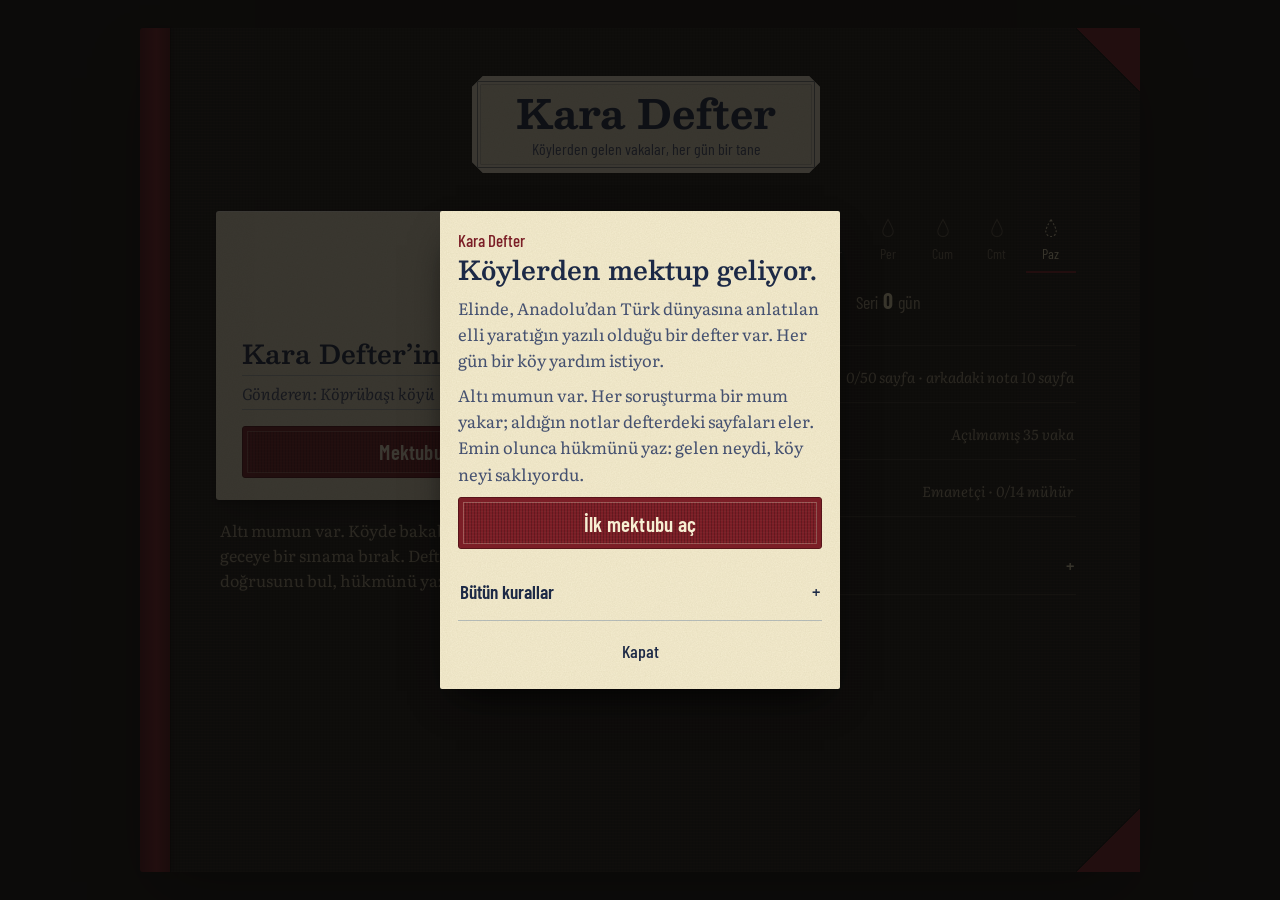
==== commit a5990a75: "Kara Defter: new theme, "kara kaplı defter" Redesigns the whole interface around the object the game" ====
--- a/kara-defter/index.html
+++ b/kara-defter/index.html
@@ -3,7 +3,7 @@
 <head>
 <meta charset="utf-8">
 <meta name="viewport" content="width=device-width, initial-scale=1, viewport-fit=cover">
-<meta name="theme-color" content="#E9DFC8">
+<meta name="theme-color" content="#1B1916">
 <meta name="color-scheme" content="light">
 <title>Kara Defter</title>
 <meta name="description" content="Her gün bir köyden bir vaka. Elli yaratıklık defterden doğrusunu bul, hükmünü yaz.">
@@ -20,10 +20,10 @@
 <link rel="apple-touch-icon" href="assets/apple-touch-icon.png">
 <meta name="apple-mobile-web-app-capable" content="yes">
 <meta name="apple-mobile-web-app-title" content="Kara Defter">
-<link rel="icon" href="data:image/svg+xml,%3Csvg xmlns='http://www.w3.org/2000/svg' viewBox='0 0 32 32'%3E%3Crect width='32' height='32' rx='4' fill='%231A1714'/%3E%3Cpath d='M16 5c3 4.5 4.5 7 4.5 9a4.5 4.5 0 0 1-9 0c0-2 1.5-4.5 4.5-9z' fill='%23E3A23B'/%3E%3Crect x='13' y='19' width='6' height='9' fill='%23E9DFC8'/%3E%3C/svg%3E">
+<link rel="icon" href="data:image/svg+xml,%3Csvg xmlns='http://www.w3.org/2000/svg' viewBox='0 0 32 32'%3E%3Crect width='32' height='32' rx='3' fill='%231B1916'/%3E%3Crect width='6' height='32' fill='%237B1E26'/%3E%3Cpath d='M32 22v10H22z' fill='%237B1E26'/%3E%3Cpath d='M18 6c4 6 6 9.500 6 12.500a6 6 0 0 1-12 0c0-3 2-6.500 6-12.500z' fill='%23F2A93B'/%3E%3Cpath d='M18 14c1.800 2.700 2.600 4.300 2.600 5.600a2.600 2.600 0 0 1-5.200 0c0-1.300.800-2.900 2.600-5.600z' fill='%23FBE3A6'/%3E%3C/svg%3E">
 <link rel="preconnect" href="https://fonts.googleapis.com">
 <link rel="preconnect" href="https://fonts.gstatic.com" crossorigin>
-<link href="https://fonts.googleapis.com/css2?family=Cormorant+Garamond:ital,wght@0,500;0,600;0,700;1,500&family=EB+Garamond:ital,wght@0,400;0,500;0,600;1,400&display=swap" rel="stylesheet">
+<link href="https://fonts.googleapis.com/css2?family=Barlow+Condensed:wght@500;600;700&family=Besley:ital,wght@0,500..800;1,500&family=Courier+Prime&family=Literata:ital,opsz,wght@0,7..72,400..600;1,7..72,400..500&display=swap" rel="stylesheet">
 <link rel="stylesheet" href="style.css">
 </head>
 <body>
--- a/kara-defter/style.css
+++ b/kara-defter/style.css
@@ -1,130 +1,291 @@
+/* Kara Defter — "kara kaplı defter": a black cloth ledger with a bordo spine, on a table at night.
+   Outside the book everything is dark and lit by the candles; whatever is read sits on straw paper in blue-black ink.
+   Type: Besley = the ledger's printed label and every name and title, Literata = what is read, Barlow Condensed = the ledger's printed furniture,
+   Courier Prime = letters typed in an office. */
+
 :root {
-  --paper: #E9DFC8;
-  --paper-hi: #F0E8D6;
-  --paper-lo: #DCCFB2;
-  --ink: #1A1714;
-  --ink-2: #5B4F43;
-  --ink-3: #8A7D6C;
-  --rule: rgba(26, 23, 20, 0.16);
-  --blood: #6B1E1E;
-  --flame: #E3A23B;
-  --flame-core: #F4D08A;
-  --wax: #F3EBDA;
-  --night: #14110F;
-  --display: "Cormorant Garamond", Georgia, serif;
-  --text: "EB Garamond", Georgia, serif;
-  --grain: url("data:image/svg+xml,%3Csvg xmlns='http://www.w3.org/2000/svg' width='240' height='240'%3E%3Cfilter id='n'%3E%3CfeTurbulence type='fractalNoise' baseFrequency='.85' numOctaves='3' stitchTiles='stitch'/%3E%3CfeColorMatrix values='0 0 0 0 .1 0 0 0 0 .08 0 0 0 0 .06 .16 0 0 0 0'/%3E%3C/filter%3E%3Crect width='100%25' height='100%25' filter='url(%23n)'/%3E%3C/svg%3E");
+  --table: #100F0D;
+  --cover: #1B1916;
+  --bordo: #7B1E26;
+  --bordo-deep: #571319;
+  --paper: #E9DEB6;
+  --sheet: #F4ECCF;
+  --paper-lo: #DBCD9E;
+  --mor: #5B3B8F;
+  --kenar: rgba(200, 100, 92, 0.8);
+  --flame: #F2A93B;
+  --flame-core: #FBE3A6;
+  --wax: #F1E9D2;
+  --night: #0C0B09;
+
+  /* ink on paper; dark surfaces re-point these (see "surfaces") */
+  --ink: #1C2946;
+  --ink-2: #455170;
+  --ink-3: #76809A;
+  --line: rgba(98, 124, 158, 0.42);
+
+  --display: "Besley", Georgia, "Times New Roman", serif;
+  --read: "Literata", Georgia, "Times New Roman", serif;
+  --form: "Barlow Condensed", "Arial Narrow", "Helvetica Neue", sans-serif;
+  --type: "Courier Prime", "Courier New", monospace;
+
+  --pt: max(10px, env(safe-area-inset-top));
+  --pl: 44px;
+  --pr: 18px;
+  --lit: 1;
+  --margin-line: linear-gradient(90deg, transparent 26px, var(--kenar) 26px 27px, transparent 27px 29.5px, var(--kenar) 29.5px 30.5px, transparent 30.5px);
+
+  --grain: url("data:image/svg+xml,%3Csvg xmlns='http://www.w3.org/2000/svg' width='240' height='240'%3E%3Cfilter id='n'%3E%3CfeTurbulence type='fractalNoise' baseFrequency='.8' numOctaves='3' stitchTiles='stitch'/%3E%3CfeColorMatrix values='0 0 0 0 .32 0 0 0 0 .26 0 0 0 0 .1 .14 0 0 0 0'/%3E%3C/filter%3E%3Crect width='100%25' height='100%25' filter='url(%23n)'/%3E%3C/svg%3E");
+  --weave: repeating-linear-gradient(0deg, rgba(255, 244, 214, 0.028) 0 1px, transparent 1px 3px), repeating-linear-gradient(90deg, rgba(0, 0, 0, 0.2) 0 1px, transparent 1px 3px);
   color-scheme: light;
 }
 
 * { box-sizing: border-box; }
 [hidden] { display: none !important; }
-
-html { -webkit-text-size-adjust: 100%; }
+html { -webkit-text-size-adjust: 100%; background: var(--table); }
 
 body {
   margin: 0;
   min-height: 100vh;
-  background-color: var(--paper);
-  background-image: var(--grain);
+  background: var(--table);
   color: var(--ink);
-  font-family: var(--text);
-  font-size: 18px;
-  line-height: 1.55;
+  font-family: var(--read);
+  font-size: 17px;
+  line-height: 1.6;
   font-variant-numeric: lining-nums;
   -webkit-font-smoothing: antialiased;
   -webkit-tap-highlight-color: transparent;
 }
 body.locked { overflow: hidden; }
+body.low-light { --ink-2: #364260; --ink-3: #5C6784; }
 
 button { font: inherit; color: inherit; -webkit-appearance: none; appearance: none; }
-button:focus-visible, a:focus-visible, summary:focus-visible { outline: 2px solid var(--blood); outline-offset: 2px; }
-
+:focus-visible { outline: 2px solid var(--flame); outline-offset: 2px; }
+
+/* ---------- surfaces ---------- */
+
+/* the open page: straw paper with the ledger's red margin line */
 .app {
+  position: relative;
   max-width: 480px;
+  min-height: 100vh;
+  min-height: 100dvh;
   margin: 0 auto;
-  padding: max(10px, env(safe-area-inset-top)) max(20px, env(safe-area-inset-right)) calc(48px + env(safe-area-inset-bottom)) max(20px, env(safe-area-inset-left));
+  padding: var(--pt) var(--pr) calc(48px + env(safe-area-inset-bottom)) var(--pl);
+  background-color: var(--paper);
+  background-image: var(--margin-line), var(--grain);
+}
+
+/* dark surfaces: the cover, the candle shelf, the tray of remaining pages, the night scene */
+.app[data-view="home"], .casebar, .shelf, .tray, .hunt {
+  --ink: #E9DEB6;
+  --ink-2: #A99F83;
+  --ink-3: #7B735F;
+  --line: rgba(233, 222, 182, 0.15);
+  color: var(--ink);
+}
+/* paper objects lying on a dark surface */
+.cover-label, .envelope, .closed, .call, .slip, .letter, .modal-card, .sheet-card, .drawer-card, .toast {
+  --ink: #1C2946;
+  --ink-2: #455170;
+  --ink-3: #76809A;
+  --line: rgba(98, 124, 158, 0.42);
+  color: var(--ink);
 }
 
 /* ---------- type ---------- */
 
-.mast { text-align: center; padding: 18px 0 14px; border-bottom: 3px double var(--ink); margin-bottom: 28px; }
-.mast-title { margin: 0; font-family: var(--display); font-weight: 700; font-size: 17px; letter-spacing: 0.3em; text-transform: uppercase; }
-.mast-sub { margin: 4px 0 0; font-style: italic; color: var(--ink-2); font-size: 15.5px; }
-
-.kicker { margin: 0; font-size: 13px; font-weight: 500; letter-spacing: 0.16em; text-transform: uppercase; color: var(--ink-2); }
-.title { margin: 6px 0 12px; font-family: var(--display); font-weight: 600; font-size: 36px; line-height: 1.08; letter-spacing: -0.005em; }
-.lede { margin: 0 0 8px; color: var(--ink-2); font-size: 18px; }
+.kicker { margin: 0; font-family: var(--form); font-weight: 500; font-size: 17px; line-height: 1.3; color: var(--bordo); }
+.title { margin: 4px 0 10px; font-family: var(--display); font-weight: 600; font-size: 29px; line-height: 1.15; }
+.lede { margin: 0 0 8px; font-size: 16.5px; color: var(--ink-2); }
 .center { text-align: center; }
-.aka { margin: 0 0 18px; color: var(--ink-2); font-style: italic; }
-
-.section {
-  display: flex; align-items: center; gap: 12px;
-  margin: 8px 0 14px;
-  font-family: var(--display); font-weight: 700; font-size: 14px; letter-spacing: 0.26em; text-transform: uppercase;
-}
-.section::after { content: ""; flex: 1; height: 1px; background: var(--ink); opacity: 0.5; }
+.aka { margin: 0 0 16px; font-style: italic; color: var(--ink-2); }
+.section-note { margin: 0 0 12px; font-size: 16px; line-height: 1.45; color: var(--ink-2); }
+.section-s { margin: 18px 0 6px; font-family: var(--form); font-weight: 600; font-size: 17px; color: var(--bordo); }
+.hint { margin: 12px 0 0; text-align: center; font-size: 15px; font-style: italic; color: var(--ink-2); }
+.muted { font-size: 14.5px; font-style: italic; color: var(--ink-3); }
+.wrong { font-style: italic; font-weight: 400; color: var(--bordo); }
+.hand { margin: 8px 0; font-family: var(--read); font-style: italic; font-size: 16.5px; line-height: 1.6; white-space: pre-line; }
 
 /* ---------- buttons ---------- */
 
 .btn {
-  display: block; width: 100%; min-height: 54px; margin-top: 12px; padding: 14px 18px;
-  border: 1.5px solid var(--ink); border-radius: 2px; background: transparent;
-  font-family: var(--display); font-weight: 700; font-size: 21px; letter-spacing: 0.02em; line-height: 1.2;
+  display: block; width: 100%; min-height: 52px; margin-top: 10px; padding: 12px 18px;
+  border: 1.5px solid var(--ink); border-radius: 3px; background: transparent;
+  font-family: var(--form); font-weight: 600; font-size: 21px; line-height: 1.2; letter-spacing: 0.01em;
   text-align: center; text-decoration: none; color: var(--ink); cursor: pointer;
 }
 .btn:active { transform: translateY(1px); }
-.btn:disabled { opacity: 0.42; cursor: default; transform: none; }
-.btn-blood { background: var(--blood); border-color: var(--blood); color: var(--paper-hi); }
-.btn-ink { background: var(--ink); color: var(--paper-hi); }
-.btn-paper { background: var(--paper); border-color: var(--paper); color: var(--ink); }
-
-.link { padding: 10px 0; border: 0; background: none; font-size: 16px; cursor: pointer; }
-
-/* ---------- home ---------- */
-
-.today { padding-bottom: 6px; }
-.closed .title { font-size: 34px; }
-.next { margin: 14px 0 0; text-align: center; font-size: 15.5px; font-style: italic; color: var(--ink-2); }
-.next [data-countdown] { font-style: normal; font-variant-numeric: tabular-nums; color: var(--ink); }
-
-.rows { margin: 34px 0 0; border-top: 1px solid var(--rule); }
+.btn:disabled { opacity: 0.45; cursor: default; transform: none; }
+/* the main action is cut from the same cloth as the spine */
+.btn-blood {
+  border-color: var(--bordo-deep); background-color: var(--bordo); background-image: var(--weave); color: #F7EFD3;
+  box-shadow: inset 0 0 0 4px var(--bordo), inset 0 0 0 5px rgba(247, 239, 211, 0.28);
+}
+.btn-ink { border-color: var(--ink); background: var(--ink); color: var(--sheet); }
+.btn-paper { border-color: var(--sheet); background: var(--sheet); color: #1C2946; }
+.btn-ghost { background: transparent; }
+.link { padding: 10px 0; border: 0; background: none; font-family: var(--form); font-weight: 500; font-size: 18px; cursor: pointer; }
+
+/* ---------- home: the closed ledger ---------- */
+
+.app[data-view="home"] {
+  padding-left: 34px;
+  background-color: var(--cover);
+  background-image: var(--weave);
+}
+/* bordo cloth spine and corners */
+.app[data-view="home"]::before {
+  content: ""; position: absolute; left: 0; top: 0; bottom: 0; width: 16px;
+  background: linear-gradient(90deg, var(--bordo-deep), var(--bordo) 55%, var(--bordo-deep)), var(--weave);
+  box-shadow: 1px 0 0 rgba(0, 0, 0, 0.5), 3px 0 6px rgba(0, 0, 0, 0.35);
+}
+.app[data-view="home"]::after {
+  content: ""; position: absolute; right: 0; top: 0; bottom: 0; width: 46px; pointer-events: none;
+  background:
+    linear-gradient(225deg, var(--bordo) 0 32px, rgba(0, 0, 0, 0.45) 32px 33px, transparent 33px) top right / 46px 46px no-repeat,
+    linear-gradient(315deg, var(--bordo) 0 32px, rgba(0, 0, 0, 0.45) 32px 33px, transparent 33px) bottom right / 46px 46px no-repeat;
+}
+
+/* the label pasted on the cover */
+.cover-label {
+  width: fit-content; max-width: 100%; margin: 22px auto 30px; padding: 12px 22px 12px;
+  background-color: var(--sheet); background-image: var(--grain); text-align: center;
+  clip-path: polygon(11px 0, calc(100% - 11px) 0, 100% 11px, 100% calc(100% - 11px), calc(100% - 11px) 100%, 11px 100%, 0 calc(100% - 11px), 0 11px);
+  box-shadow: inset 0 0 0 5px var(--sheet), inset 0 0 0 6px rgba(28, 41, 70, 0.55), inset 0 0 0 8.5px var(--sheet), inset 0 0 0 9px rgba(28, 41, 70, 0.4);
+}
+.label-title { margin: 0; font-family: var(--display); font-weight: 700; font-size: 33px; line-height: 1.15; }
+.label-sub { margin: 3px 0 0; font-family: var(--form); font-size: clamp(13.5px, 4.1vw, 16px); line-height: 1.25; white-space: nowrap; color: var(--ink-2); }
+
+.today { position: relative; padding-bottom: 4px; }
+.cover-note { margin: 18px 4px 0; font-size: 16px; line-height: 1.55; color: var(--ink-2); }
+
+/* today's letter, still in its envelope */
+.envelope {
+  position: relative; display: block; width: 100%; min-height: 214px; padding: 16px 18px 16px;
+  border: 0; border-radius: 3px; background-color: var(--sheet); background-image: var(--grain);
+  text-align: left; cursor: pointer;
+  box-shadow: 0 1px 0 rgba(255, 255, 255, 0.5) inset, 0 14px 26px -12px rgba(0, 0, 0, 0.85), 0 2px 4px rgba(0, 0, 0, 0.5);
+}
+.envelope:active { transform: translateY(1px); }
+.env-post { position: absolute; top: 12px; right: 12px; display: flex; align-items: flex-start; }
+.postmark { width: 132px; height: 88px; margin-right: -30px; transform: rotate(-7deg); overflow: visible; }
+.postmark circle, .postmark .pm-wave { fill: none; stroke: var(--mor); stroke-width: 1.4; opacity: 0.72; }
+.postmark text { fill: var(--mor); opacity: 0.78; font-family: var(--form); font-weight: 600; }
+.pm-name { font-size: 9.5px; letter-spacing: 0.08em; }
+.pm-date { font-size: 15px; }
+.pm-year { font-size: 9px; letter-spacing: 0.1em; }
+.pul {
+  flex: none; width: 56px; height: 70px; padding: 5px;
+  background: radial-gradient(circle at center, transparent 0 1.8px, #FBF6E6 2px) -3.5px -3.5px / 7px 7px;
+  filter: drop-shadow(0 1px 1px rgba(0, 0, 0, 0.35));
+}
+.pul-in { display: grid; align-content: center; justify-items: center; gap: 0; height: 100%; background-color: var(--bordo); background-image: var(--weave); color: #F7EFD3; font-family: var(--form); line-height: 1; }
+.pul-in svg { width: 15px; height: 15px; }
+.pul-in path { fill: var(--flame); }
+.pul-in b { font-weight: 700; font-size: 24px; }
+.pul-in i { font-style: normal; font-weight: 500; font-size: 11px; letter-spacing: 0.06em; }
+.env-to { display: block; margin: 74px 0 0; padding-bottom: 4px; font-family: var(--display); font-weight: 600; font-size: clamp(18px, 5.6vw, 22px); line-height: 1.3; border-bottom: 1px solid var(--line); }
+.env-from { display: block; margin: 6px 0 16px; padding-bottom: 5px; font-family: var(--read); font-style: italic; font-size: 16px; line-height: 1.4; color: var(--ink-2); border-bottom: 1px solid var(--line); }
+.env-open { margin-top: 0; }
+.env-kicker { position: absolute; left: 18px; top: 16px; }
+
+/* today's case, closed: a slip left on the cover */
+.closed { padding: 16px 18px 18px; border-radius: 2px; background-color: var(--sheet); background-image: var(--grain); box-shadow: 0 12px 24px -12px rgba(0, 0, 0, 0.8); }
+.closed .title { font-size: 28px; }
+
+/* tomorrow's envelope: sealed, first lines showing */
+.tomorrow {
+  position: relative; margin: 26px 0 0; padding: 14px 16px 14px;
+  border-radius: 3px; background-color: var(--sheet); background-image: var(--grain); color: #1C2946;
+  --ink: #1C2946; --ink-2: #455170; --line: rgba(98, 124, 158, 0.42);
+  box-shadow: 0 0 0 1px rgba(28, 41, 70, 0.22), 0 10px 20px -12px rgba(0, 0, 0, 0.6);
+}
+.tomorrow .pul { position: absolute; top: 10px; right: 10px; transform: rotate(3deg) scale(0.82); transform-origin: top right; }
+.tomorrow-from { margin: 4px 60px 10px 0; font-size: 15.5px; line-height: 1.45; color: var(--ink-2); }
+.tomorrow-peek { margin: 0; padding: 10px 12px; background: rgba(255, 255, 255, 0.34); border-top: 1px solid var(--line); border-bottom: 1px solid var(--line); font-size: 16.5px; font-style: italic; line-height: 1.5; white-space: pre-line; }
+.next { margin: 12px 0 0; text-align: center; font-family: var(--form); font-size: 17px; color: var(--ink-2); }
+.next [data-countdown] { font-weight: 600; font-variant-numeric: tabular-nums; color: var(--ink); }
+.after { margin-top: 10px; text-align: center; }
+.after .link { color: var(--ink-2); text-decoration: underline; text-underline-offset: 3px; }
+
+/* the last seven nights */
+.week { display: grid; grid-template-columns: repeat(7, 1fr); gap: 4px; list-style: none; margin: 30px 0 0; padding: 0; }
+.wk { display: grid; justify-items: center; gap: 2px; padding: 6px 0 6px; border-bottom: 2px solid transparent; font-family: var(--form); font-size: 14px; color: var(--ink-3); }
+.wk svg { width: 24px; height: 24px; overflow: visible; }
+.wk path { fill: none; stroke: var(--ink-3); stroke-width: 1.3; opacity: 0.7; }
+.wk-lit { color: var(--ink); }
+.wk-lit path { fill: var(--flame); stroke: none; opacity: 1; filter: drop-shadow(0 0 5px rgba(242, 169, 59, 0.75)); }
+.wk-kept path { fill: var(--wax); stroke: none; opacity: 0.9; }
+.wk-wait path { stroke: var(--ink); stroke-dasharray: 2.5 2.5; opacity: 1; }
+.wk-none { visibility: hidden; }
+.wk-today { border-bottom-color: var(--bordo); color: var(--ink); }
+.streak { margin: 10px 0 0; text-align: center; font-family: var(--form); font-size: 18px; color: var(--ink-2); }
+.streak b { font-weight: 700; font-size: 22px; color: var(--ink); margin: 0 1px; }
+.streak-note { margin: 4px 0 0; text-align: center; font-size: 15px; font-style: italic; color: var(--ink-2); }
+
+.rows { margin: 26px 0 0; border-top: 1px solid var(--line); }
 .row {
   display: flex; justify-content: space-between; align-items: baseline; gap: 12px;
-  width: 100%; padding: 16px 2px; border: 0; border-bottom: 1px solid var(--rule); background: none;
+  width: 100%; padding: 15px 2px 14px; border: 0; border-bottom: 1px solid var(--line); background: none;
   text-align: left; cursor: pointer;
 }
-.row span { font-family: var(--display); font-weight: 700; font-size: 23px; }
-.row em { color: var(--ink-2); font-size: 15px; text-align: right; }
+.row span { font-family: var(--display); font-weight: 600; font-size: 21px; line-height: 1.3; }
+.row em { font-size: 14.5px; text-align: right; color: var(--ink-2); }
 .row.locked { cursor: default; }
 .row.locked span { color: var(--ink-3); }
 
-.streak { margin: 24px 0; text-align: center; color: var(--ink-2); letter-spacing: 0.04em; }
-.streak b { font-family: var(--display); font-weight: 700; font-size: 24px; color: var(--ink); margin: 0 2px; }
-
-.howto { border-top: 1px solid var(--rule); border-bottom: 1px solid var(--rule); }
-.howto summary { padding: 14px 2px; cursor: pointer; font-family: var(--display); font-weight: 700; font-size: 20px; list-style: none; }
+.howto { margin-top: 22px; border-bottom: 1px solid var(--line); }
+.howto summary { padding: 12px 2px; cursor: pointer; font-family: var(--form); font-weight: 600; font-size: 19px; list-style: none; }
 .howto summary::-webkit-details-marker { display: none; }
 .howto summary::after { content: "+"; float: right; font-weight: 500; }
 .howto[open] summary::after { content: "–"; }
-.howto ol { margin: 0 0 16px; padding-left: 22px; color: var(--ink-2); font-size: 17px; }
+.howto ol { margin: 0 0 16px; padding-left: 22px; font-size: 15.5px; color: var(--ink-2); }
 .howto li { margin-bottom: 8px; }
 
-/* ---------- candles ---------- */
-
-.candles {
+/* a friend's challenge, and how it ended */
+.call { margin: 0 0 22px; padding: 14px 16px 16px; border-radius: 2px; background-color: var(--sheet); background-image: var(--grain); box-shadow: 0 0 0 1.5px var(--mor); }
+.call .kicker { color: var(--mor); }
+.call-line { margin: 4px 0 0; }
+.call .btn { margin-top: 12px; }
+.call .link { display: block; margin: 4px auto -10px; font-size: 16px; color: var(--ink-2); }
+.stamp ~ .call { margin: 16px 0 0; }
+
+/* ---------- the case: candle shelf above, open page below ---------- */
+
+.casebar {
+  display: flex; justify-content: space-between; align-items: center; gap: 8px;
+  margin: calc(-1 * var(--pt)) calc(-1 * var(--pr)) 18px calc(-1 * var(--pl)); padding: var(--pt) 18px 0;
+  background-color: var(--cover); background-image: var(--weave);
+  box-shadow: 0 6px 12px -6px rgba(0, 0, 0, 0.6);
+}
+.casebar-no { font-family: var(--form); font-weight: 500; font-size: 17px; color: var(--ink-2); }
+.app[data-view="case"] .casebar { margin-bottom: 0; box-shadow: none; }
+
+.shelf {
   position: sticky; top: 0; z-index: 5;
-  display: flex; justify-content: center; gap: 12px;
-  padding: 10px 0 2px;
-  background-color: var(--paper); background-image: var(--grain);
-}
-.candles-sm { position: static; gap: 9px; padding: 14px 0 6px; background: none; }
+  margin: 0 calc(-1 * var(--pr)) 0 calc(-1 * var(--pl)); padding: 6px 0 9px;
+  background-color: var(--cover); background-image: var(--weave);
+  box-shadow: 0 6px 12px -6px rgba(0, 0, 0, 0.6);
+}
+/* the light the candles throw on the page; it shrinks as they burn */
+.shelf::after {
+  content: ""; position: absolute; left: 0; right: 0; top: 100%; height: 130px; pointer-events: none;
+  background: radial-gradient(62% 100% at 50% 0, rgba(255, 190, 84, calc(0.34 * var(--lit))), rgba(255, 190, 84, 0) 72%);
+  transition: opacity 1.2s ease;
+}
+.candles { display: flex; justify-content: center; gap: 13px; padding: 6px 0 2px; }
+.candles-sm { gap: 9px; padding: 14px 0 6px; }
 .candle { width: 26px; height: 73px; overflow: visible; }
-.candles-sm .candle { width: 22px; height: 62px; }
-.candle .wax, .candle .drip { fill: var(--wax); stroke: var(--ink); stroke-width: 1.3; stroke-linejoin: round; }
-.candle .wick { stroke: var(--ink); stroke-width: 1.8; stroke-linecap: round; }
+.candles-sm .candle { width: 21px; height: 59px; }
+.candle .wax, .candle .drip { fill: var(--wax); stroke: var(--ink); stroke-width: 1.2; stroke-linejoin: round; }
+.candle .wick { stroke: var(--ink); stroke-width: 1.7; stroke-linecap: round; }
+.shelf .candle .wax, .shelf .candle .drip { stroke: none; }
+.shelf .candle .wick { stroke: #3A342A; }
+.shelf .candle-out .wax, .shelf .candle-out .drip { fill: #8F886F; }
 .candle .flame { fill: var(--flame); }
 .candle .flame-core { fill: var(--flame-core); }
+.shelf .flame { filter: drop-shadow(0 0 7px rgba(242, 169, 59, 0.85)); }
 .flame-g {
   transform-box: view-box; transform-origin: 15px 26px;
   animation: flicker 2.8s ease-in-out infinite; animation-delay: calc(var(--d) * -1s);
@@ -141,99 +302,198 @@
   60% { transform: scale(0.55, 0.35) translateY(5px); opacity: 1; }
   100% { transform: scale(0, 0) translateY(8px); opacity: 0; }
 }
-.candle .smoke { fill: none; stroke: var(--ink-3); stroke-width: 1.2; stroke-linecap: round; opacity: 0; animation: smoke 1.2s 0.35s ease-out forwards; }
+.candle .smoke { fill: none; stroke: var(--ink-2); stroke-width: 1.2; stroke-linecap: round; opacity: 0; animation: smoke 1.2s 0.35s ease-out forwards; }
 @keyframes smoke {
   0% { opacity: 0; transform: translateY(4px); }
   35% { opacity: 0.8; }
   100% { opacity: 0; transform: translateY(-8px); }
 }
-.candle-count { margin: 0 0 4px; text-align: center; font-size: 14px; font-style: italic; color: var(--ink-2); }
-
-/* ---------- case ---------- */
-
-.casebar { display: flex; justify-content: space-between; align-items: center; gap: 8px; padding-top: 4px; border-bottom: 1px solid var(--rule); }
-.casebar-no { font-size: 13px; letter-spacing: 0.16em; text-transform: uppercase; color: var(--ink-2); }
-
+.candle-count { margin: 0; text-align: center; font-family: var(--form); font-size: 16px; color: var(--ink-2); }
+
+/* a letter is a sheet of its own, laid over the margin */
 .letter {
-  margin: 18px 0 30px; padding: 20px 20px 16px;
-  background-color: var(--paper-hi); background-image: var(--grain);
-  border: 1px solid var(--rule);
-  box-shadow: 0 1px 0 rgba(26, 23, 20, 0.06), 0 14px 24px -20px rgba(26, 23, 20, 0.55);
-  transform: rotate(-0.5deg);
-}
-.letter-head { margin: 0 0 10px; font-size: 12.5px; letter-spacing: 0.14em; text-transform: uppercase; color: var(--ink-2); }
-.letter-body { margin: 0; font-style: italic; font-size: 19.5px; line-height: 1.55; }
-.letter-sign { margin: 12px 0 0; text-align: right; font-family: var(--display); font-style: italic; font-weight: 500; font-size: 19px; }
-
-.inquiry { list-style: none; margin: 0; padding: 0; }
-.inquiry > li { margin-bottom: 10px; }
-.ask {
-  display: grid; grid-template-columns: 1fr auto; grid-template-areas: "cat cost" "act cost";
-  column-gap: 12px; width: 100%; padding: 12px 16px 13px;
-  border: 1px solid var(--ink); border-radius: 2px; background: transparent; text-align: left; cursor: pointer;
-}
-.ask:active { background: var(--paper-lo); }
-.ask:disabled { opacity: 0.38; cursor: default; }
-.ask-cat { grid-area: cat; font-size: 12px; font-weight: 500; letter-spacing: 0.16em; text-transform: uppercase; color: var(--ink-2); }
-.ask-act { grid-area: act; font-family: var(--display); font-weight: 700; font-size: 21px; line-height: 1.25; }
-.ask-cost { grid-area: cost; align-self: center; font-size: 14.5px; font-style: italic; color: var(--ink-2); white-space: nowrap; }
-
-.clue { margin: 2px 0 16px; padding: 4px 0 4px 16px; border-left: 2px solid var(--blood); }
-.clue p, .notes-list p { margin: 3px 0 0; font-size: 18.5px; line-height: 1.5; }
+  position: relative; margin: 22px -8px 26px calc(14px - var(--pl)); padding: 20px 20px 16px 22px;
+  background-color: var(--sheet); background-image: linear-gradient(rgba(28, 41, 70, 0.05), rgba(28, 41, 70, 0.05)), var(--grain);
+  background-size: 100% 1px, auto; background-position: 0 38%, 0 0; background-repeat: no-repeat, repeat;
+  box-shadow: 0 1px 0 rgba(28, 41, 70, 0.1), 0 12px 22px -16px rgba(16, 15, 13, 0.75);
+}
+.letter-head { margin: 0 0 10px; font-family: var(--form); font-weight: 500; font-size: 16px; color: var(--bordo); }
+.letter-body { margin: 0; font-size: 17px; line-height: 1.64; white-space: pre-line; }
+.letter-official .letter-body { font-family: var(--type); font-size: 15.5px; line-height: 1.52; }
+.letter-sign { margin: 14px 0 0; text-align: right; font-family: var(--display); font-style: italic; font-weight: 500; font-size: 17px; line-height: 1.4; }
+.letter.folded { margin-top: 14px; margin-bottom: 18px; padding: 12px 16px 8px 18px; box-shadow: 0 1px 0 rgba(28, 41, 70, 0.14); background-image: var(--grain); background-size: auto; }
+.letter.folded .letter-head, .letter.folded .letter-sign { display: none; }
+.letter.folded .letter-body { display: -webkit-box; -webkit-box-orient: vertical; -webkit-line-clamp: 2; overflow: hidden; font-family: var(--read); font-size: 15.5px; line-height: 1.45; white-space: normal; color: var(--ink-2); }
+.letter-fold { display: block; margin: 4px 0 0 auto; padding: 8px 0 4px; border: 0; background: none; font-family: var(--form); font-size: 17px; color: var(--ink-2); cursor: pointer; }
+
+/* notes are entries in the ledger: one per line, the candle it cost written in the margin */
+.inquiry { list-style: none; margin: 0; padding: 0; border-top: 1px solid var(--line); }
+.clue { position: relative; margin: 0; padding: 11px 0 12px; border-bottom: 1px solid var(--line); }
+.clue[data-n]::before {
+  content: attr(data-n); position: absolute; left: calc(-1 * var(--pl)); top: 11px; width: 26px;
+  text-align: center; font-family: var(--form); font-weight: 600; font-size: 18px; line-height: 1.35; color: var(--bordo);
+}
+.clue p, .notes-list p { margin: 4px 0 0; font-size: 16.5px; line-height: 1.58; }
 .clue.fresh { animation: ink-in 0.8s ease-out; }
 @keyframes ink-in { from { opacity: 0; transform: translateY(5px); } to { opacity: 1; transform: none; } }
-.clue-cat { font-size: 12px; font-weight: 600; letter-spacing: 0.16em; text-transform: uppercase; color: var(--blood); }
-
-.actions { margin-top: 22px; }
-.hint { margin: 12px 0 0; text-align: center; font-size: 15.5px; font-style: italic; color: var(--ink-2); }
-
-/* ---------- diagnose ---------- */
-
-.notes {
-  margin: 4px 0 22px; padding: 4px 16px 6px;
-  background-color: var(--paper-hi); background-image: var(--grain); border: 1px solid var(--rule);
-}
-.notes summary { padding: 10px 0; cursor: pointer; font-family: var(--display); font-weight: 700; font-size: 19px; list-style: none; }
-.notes summary::-webkit-details-marker { display: none; }
-.notes summary::after { content: "+"; float: right; font-weight: 500; }
-.notes[open] summary::after { content: "–"; }
+.clue-head { display: flex; flex-wrap: wrap; align-items: center; justify-content: space-between; gap: 4px 10px; margin: 0; }
+.clue-cat { font-family: var(--form); font-weight: 600; font-size: 18.5px; line-height: 1.3; color: var(--bordo); }
+/* a sign read off a note is stamped beside it in copying-pencil violet */
+.tag {
+  display: inline-block; padding: 2px 8px 1px; border: 1.5px solid var(--mor); border-radius: 2px;
+  font-family: var(--form); font-weight: 600; font-size: 14.5px; line-height: 1.3; letter-spacing: 0.05em; text-transform: uppercase; color: var(--mor);
+  transform: rotate(-1.4deg);
+}
+.tag-yes { background: var(--mor); color: #F4ECCF; }
+/* what happened in the village while the candle burned */
+.turn { margin: 0; padding: 10px 0 11px 14px; border-bottom: 1px solid var(--line); box-shadow: inset 2px 0 0 var(--mor); font-size: 16px; font-style: italic; line-height: 1.5; color: var(--mor); }
+.turn.fresh { animation: ink-in 1.2s ease-out; }
+.confront .clue-cat { color: var(--mor); }
+
+.moves { display: grid; gap: 8px; margin-top: 16px; }
+.ask {
+  display: flex; justify-content: space-between; align-items: center; gap: 12px;
+  width: 100%; min-height: 52px; padding: 8px 14px;
+  border: 1.5px solid var(--ink); border-radius: 3px; background: rgba(244, 236, 207, 0.6); text-align: left; cursor: pointer;
+}
+.ask:active { background: var(--paper-lo); }
+.ask:disabled { opacity: 0.4; cursor: default; }
+.ask-act { font-family: var(--form); font-weight: 600; font-size: 20.5px; line-height: 1.2; }
+.ask-cost { font-family: var(--form); font-size: 16px; color: var(--ink-2); white-space: nowrap; }
+.ask-trap { border-color: var(--mor); color: var(--mor); }
+.ask-trap .ask-cost { color: var(--mor); }
+.ask-confront { margin: 14px 0 0; border-style: dashed; }
+.shut-list { list-style: none; margin: 16px 0 0; padding: 0; font-size: 15px; font-style: italic; line-height: 1.45; color: var(--ink-2); }
+.shut-list li { margin-bottom: 4px; }
+
+.actions { margin-top: 20px; }
+
+/* the pages still left in the defter, kept under the thumb */
+.tray {
+  position: sticky; bottom: 0; z-index: 6;
+  margin: 24px calc(-1 * var(--pr)) calc(-48px - env(safe-area-inset-bottom)) calc(-1 * var(--pl));
+  padding: 6px 18px calc(12px + env(safe-area-inset-bottom));
+  background-color: var(--cover); background-image: var(--weave);
+  box-shadow: 0 -6px 12px -6px rgba(0, 0, 0, 0.6);
+}
+.tray-head { display: flex; justify-content: space-between; align-items: baseline; gap: 12px; }
+.pool { margin: 0; text-align: center; font-family: var(--form); font-size: 18px; color: var(--ink-2); }
+.pool b { font-weight: 700; font-size: 21px; color: var(--ink); }
+.tray .pool { text-align: left; color: var(--ink); }
+.tray-head .link { font-size: 17px; color: var(--ink-2); }
+.slips { list-style: none; display: flex; gap: 8px; margin: 2px -18px 0; padding: 0 18px 4px; overflow-x: auto; scrollbar-width: none; }
+.slips::-webkit-scrollbar { display: none; }
+.slips li { flex: 0 0 auto; }
+.slip {
+  display: flex; flex-direction: column; align-items: center; gap: 3px; width: 86px; min-height: 92px; padding: 7px 4px 6px;
+  border: 0; border-radius: 2px; background-color: var(--sheet); background-image: var(--grain); cursor: pointer;
+  box-shadow: 0 0 0 1px rgba(28, 41, 70, 0.3);
+}
+.slip-fig { display: block; width: 34px; }
+.slip-name { font-family: var(--form); font-weight: 600; font-size: 16px; line-height: 1.05; text-align: center; }
+.slip.struck { opacity: 0.5; }
+.slip.struck .slip-name { text-decoration: line-through; text-decoration-thickness: 2px; text-decoration-color: var(--bordo); }
+.tray .btn { margin-top: 10px; }
+
+/* ---------- drawer: a defter page beside your notes ---------- */
+
+.drawer { position: fixed; inset: 0; z-index: 30; display: flex; align-items: flex-end; justify-content: center; background: rgba(12, 11, 9, 0.62); }
+.drawer-card {
+  width: 100%; max-width: 480px; max-height: 90vh; max-height: 90dvh; overflow-y: auto; overscroll-behavior: contain;
+  padding: 4px 20px calc(16px + env(safe-area-inset-bottom));
+  background-color: var(--paper); background-image: var(--grain); border-top: 5px solid var(--bordo);
+  outline: none; animation: rise 0.22s ease-out;
+}
+.drawer-card.from-right { animation: from-right 0.2s ease-out; }
+.drawer-card.from-left { animation: from-left 0.2s ease-out; }
+@keyframes rise { from { transform: translateY(26px); } to { transform: none; } }
+@keyframes from-right { from { transform: translateX(34px); opacity: 0.4; } to { transform: none; opacity: 1; } }
+@keyframes from-left { from { transform: translateX(-34px); opacity: 0.4; } to { transform: none; opacity: 1; } }
+.drawer-bar { display: flex; justify-content: space-between; align-items: center; min-height: 44px; }
+.dp-nav { display: flex; align-items: center; gap: 4px; font-family: var(--form); font-size: 17px; font-variant-numeric: tabular-nums; color: var(--ink-2); }
+.dp-nav .link { min-width: 44px; padding: 8px 0; text-align: center; font-size: 26px; line-height: 1; }
+.dp-title { margin: 0 0 8px; font-family: var(--display); font-weight: 600; font-size: 25px; line-height: 1.2; }
+.dp-head { display: flex; align-items: center; gap: 12px; margin-bottom: 8px; }
+.dp-fig { flex: 0 0 54px; width: 54px; }
+.dp-titles { flex: 1; min-width: 0; }
+.dp-name { position: relative; margin: 0; padding: 6px 0; font-family: var(--display); font-weight: 700; font-size: 30px; line-height: 1.12; }
+.dp-name[data-strike] { touch-action: none; cursor: crosshair; -webkit-user-select: none; user-select: none; }
+.dp-name.struck span { color: var(--ink-3); text-decoration: line-through; text-decoration-thickness: 2.5px; text-decoration-color: var(--bordo); }
+.strike-ink { position: absolute; inset: 0; width: 100%; height: 100%; overflow: visible; pointer-events: none; }
+.strike-ink path { fill: none; stroke: var(--bordo); stroke-width: 4; stroke-linecap: round; stroke-linejoin: round; opacity: 0; transition: opacity 0.2s ease; filter: url(#ink); }
+.dp-name.struck .strike-ink { display: none; }
+.dp-epi { margin: 0; font-size: 15.5px; font-style: italic; line-height: 1.35; color: var(--ink-2); }
+.dp-hint { margin: 0 0 8px; font-size: 15px; font-style: italic; color: var(--mor); }
+
+.signs { margin: 2px 0 14px; padding: 0; border-top: 1px solid var(--line); }
+.signs div { display: grid; grid-template-columns: 6.6em 1fr; gap: 10px; padding: 7px 0; border-bottom: 1px solid var(--line); }
+.signs dt { padding-top: 1px; font-family: var(--form); font-weight: 500; font-size: 16.5px; line-height: 1.3; color: var(--ink-2); }
+.signs dd { margin: 0; font-size: 16px; line-height: 1.4; }
+.signs .hl { margin: 0 -8px; padding-left: 8px; padding-right: 8px; background: rgba(244, 236, 207, 0.75); }
+.signs .hl dt { font-weight: 600; color: var(--bordo); }
+.signs .hl dd { font-weight: 500; }
+.note-quote { display: -webkit-box; -webkit-box-orient: vertical; -webkit-line-clamp: 4; overflow: hidden; margin-top: 3px; font-size: 15px; font-style: italic; font-weight: 400; line-height: 1.42; color: var(--ink-2); cursor: pointer; }
+.note-quote.open { display: block; }
+.lore { margin: 0; font-size: 16.5px; line-height: 1.66; }
+.dp-lore { margin: 4px 0 2px; }
+.dp-lore summary, .rest > summary, .back-notes summary { padding: 10px 0; cursor: pointer; font-family: var(--form); font-weight: 600; font-size: 19px; list-style: none; }
+.dp-lore summary::-webkit-details-marker, .rest > summary::-webkit-details-marker, .back-notes summary::-webkit-details-marker { display: none; }
+.dp-lore summary::after, .rest > summary::after { content: "+"; float: right; font-weight: 500; }
+.dp-lore[open] summary::after, .rest[open] > summary::after { content: "–"; }
+.dp-actions { position: sticky; bottom: calc(-16px - env(safe-area-inset-bottom)); display: grid; gap: 8px; padding: 10px 0 8px; background-color: var(--paper); background-image: var(--grain); }
+.dp-actions .btn { margin-top: 0; }
+
+.tool-rows { list-style: none; margin: 0; padding: 0; border-top: 1px solid var(--line); }
+.tool-row { display: flex; justify-content: space-between; align-items: baseline; gap: 14px; width: 100%; min-height: 52px; padding: 11px 2px; border: 0; border-bottom: 1px solid var(--line); background: none; text-align: left; cursor: pointer; }
+.tool-row:active { background: var(--paper-lo); }
+.tool-name { font-family: var(--form); font-weight: 600; font-size: 20px; line-height: 1.15; }
+.tool-who { font-size: 15px; font-style: italic; text-align: right; color: var(--ink-2); }
+
+/* ---------- all pages ---------- */
+
+.dx { list-style: none; margin: 0; padding: 0; border-top: 1px solid var(--line); }
+.dx-head { display: flex; flex-direction: row; align-items: center; gap: 12px; width: 100%; padding: 10px 2px; border: 0; border-bottom: 1px solid var(--line); background: none; text-align: left; cursor: pointer; }
+.dx-fig { flex: 0 0 34px; width: 34px; }
+.dx-text { display: flex; flex-direction: column; gap: 0; min-width: 0; }
+.dx-name { font-family: var(--form); font-weight: 600; font-size: 21px; line-height: 1.2; }
+.dx-epi { font-size: 15px; font-style: italic; line-height: 1.35; color: var(--ink-2); }
+.dx-item.struck .dx-name { color: var(--ink-3); text-decoration: line-through; text-decoration-thickness: 2px; text-decoration-color: var(--bordo); }
+.dx-item.struck .dx-epi, .dx-item.struck .dx-fig { opacity: 0.4; }
+.dx-item.out .dx-name { color: var(--ink-2); }
+.rest { margin-top: 18px; }
+.rest > summary { padding: 12px 2px; color: var(--ink-2); border-top: 1px solid var(--line); }
+.dock {
+  position: sticky; bottom: 0; z-index: 4; margin: 18px calc(-1 * var(--pr)) 0 calc(-1 * var(--pl)); padding: 10px var(--pr) calc(12px + env(safe-area-inset-bottom)) var(--pl);
+  background-color: var(--paper); background-image: var(--margin-line), var(--grain); border-top: 1px solid var(--line);
+}
+.dock .btn { margin-top: 0; }
 .notes-list { list-style: none; margin: 0 0 8px; padding: 0; }
-.notes-list li { padding: 8px 0 8px 14px; border-left: 2px solid var(--blood); margin-bottom: 8px; }
 .notes-empty { margin: 0 0 12px; font-style: italic; color: var(--ink-2); }
 
-.dx { list-style: none; margin: 0; padding: 0; border-top: 1px solid var(--ink); }
-.dx-head {
-  display: flex; flex-direction: column; align-items: flex-start; gap: 1px;
-  width: 100%; padding: 13px 2px; border: 0; border-bottom: 1px solid var(--rule); background: none; text-align: left; cursor: pointer;
-}
-.dx-name { font-family: var(--display); font-weight: 700; font-size: 24px; line-height: 1.15; }
-.dx-epi { font-style: italic; color: var(--ink-2); font-size: 16px; }
-.dx-item.open .dx-head { border-bottom: 0; }
-.dx-item.open .dx-name { color: var(--blood); }
-.dx-body { padding: 0 2px 18px; border-bottom: 1px solid var(--rule); }
-.lore { margin: 0; font-size: 17.5px; line-height: 1.62; }
-.dx-body .lore::first-letter { font-family: var(--display); font-weight: 700; font-size: 1.5em; }
-
-/* ---------- prepare ---------- */
-
-.tools { list-style: none; margin: 14px 0 0; padding: 0; display: grid; grid-template-columns: 1fr 1fr; gap: 10px; }
-.tool {
-  display: flex; flex-direction: column; gap: 4px; width: 100%; height: 100%; min-height: 104px; padding: 13px 12px;
-  border: 1px solid var(--ink); border-radius: 2px; background: transparent; text-align: left; cursor: pointer;
-}
-.tool-name { font-family: var(--display); font-weight: 700; font-size: 20px; line-height: 1.15; }
-.tool-note { font-size: 14px; line-height: 1.35; color: var(--ink-2); }
-.tool.on { background: var(--ink); color: var(--paper-hi); }
-.tool.on .tool-note { color: #CDBF9F; }
+/* ---------- verdict: a form to fill in and seal ---------- */
+
+.tutanak { margin: 12px 0 20px; border-top: 2px solid var(--ink); }
+.tutanak div { display: grid; grid-template-columns: 7em 1fr; gap: 10px; padding: 8px 0; border-bottom: 1px solid var(--line); }
+.tutanak dt { padding-top: 2px; font-family: var(--form); font-weight: 500; font-size: 17px; line-height: 1.3; color: var(--ink-2); }
+.tutanak dd { margin: 0; font-size: 16.5px; line-height: 1.4; }
+.tutanak-main dd { font-family: var(--display); font-weight: 700; font-size: 25px; line-height: 1.2; }
+.blank { margin-bottom: 14px; }
+.blank-q { margin: 0 0 8px; font-family: var(--form); font-weight: 600; font-size: 20px; line-height: 1.25; color: var(--bordo); }
+.blank-opts { display: grid; gap: 8px; }
+.blank-opt { min-height: 48px; padding: 9px 12px 9px 40px; position: relative; text-align: left; font: inherit; font-size: 16.5px; line-height: 1.4; color: var(--ink); background: rgba(244, 236, 207, 0.6); border: 1.5px solid var(--ink); border-radius: 3px; cursor: pointer; }
+.blank-opt::before { content: ""; position: absolute; left: 12px; top: 13px; width: 16px; height: 16px; border: 1.5px solid var(--ink); border-radius: 2px; }
+.blank-opt.on { background: var(--sheet); box-shadow: inset 0 0 0 1.5px var(--mor); border-color: var(--mor); }
+/* a cross in copying pencil */
+.blank-opt.on::after { content: ""; position: absolute; left: 11px; top: 12px; width: 18px; height: 18px; background: linear-gradient(45deg, transparent 44%, var(--mor) 44% 56%, transparent 56%), linear-gradient(-45deg, transparent 44%, var(--mor) 44% 56%, transparent 56%); }
 .sticky-actions {
-  position: sticky; bottom: 0; margin-top: 18px; padding: 10px 0 calc(12px + env(safe-area-inset-bottom));
-  background-color: var(--paper); background-image: var(--grain); border-top: 1px solid var(--rule);
+  position: sticky; bottom: 0; z-index: 4; margin: 18px calc(-1 * var(--pr)) 0 calc(-1 * var(--pl)); padding: 10px var(--pr) calc(12px + env(safe-area-inset-bottom)) var(--pl);
+  background-color: var(--paper); background-image: var(--margin-line), var(--grain); border-top: 1px solid var(--line);
 }
 .sticky-actions .btn { margin-top: 0; }
 
-/* ---------- hunt ---------- */
-
-.hunt { position: fixed; inset: 0; z-index: 50; overflow-y: auto; background: var(--night); color: var(--paper); cursor: pointer; }
+/* ---------- the night scene ---------- */
+
+.hunt { position: fixed; inset: 0; z-index: 50; overflow-y: auto; background: var(--night); cursor: pointer; }
 .hunt-inner {
   max-width: 480px; min-height: 100%; margin: 0 auto;
   padding: calc(36px + env(safe-area-inset-top)) 26px calc(30px + env(safe-area-inset-bottom));
@@ -242,72 +502,63 @@
 .hunt-fig { position: relative; width: 100%; max-width: 340px; margin: 0 auto 30px; opacity: 0; transform: translateY(10px); transition: opacity 1.8s ease, transform 1.8s ease; }
 .hunt-fig::before {
   content: ""; position: absolute; left: 50%; top: 56%; width: 92%; aspect-ratio: 1.1; border-radius: 50%;
-  background: radial-gradient(closest-side, rgba(214, 200, 168, 0.8), rgba(203, 189, 156, 0.22) 72%, rgba(203, 189, 156, 0));
+  background: radial-gradient(closest-side, rgba(233, 222, 182, 0.82), rgba(214, 200, 150, 0.2) 72%, rgba(214, 200, 150, 0));
   transform: translate(-50%, -50%);
 }
 .hunt-fig.on { opacity: 1; transform: none; }
 .hunt-fig .sil { position: relative; }
-.hunt .sil-body { fill: #0D0B09; }
-.hunt .sil-detail { stroke: #CBBD9C; opacity: 0.35; }
-.hunt .sil-thread { stroke: #CBBD9C; }
-.hunt .sil-water { stroke: #8A7D6C; }
-.hunt .sil-ground { stroke: #5B4F43; opacity: 1; }
-.hunt-lines p {
-  margin: 0 0 14px; font-size: 20px; font-style: italic; line-height: 1.5;
-  opacity: 0; transform: translateY(6px); transition: opacity 1.1s ease, transform 1.1s ease;
-}
-.hunt-lines p.on { opacity: 1; transform: none; }
+.hunt-lines p { margin: 0 0 14px; font-size: 18.5px; line-height: 1.6; }
+.hunt-lines .s { opacity: 0; transition: opacity 1s ease; }
+.hunt-lines .s.on { opacity: 1; }
 .hunt-done { opacity: 0; pointer-events: none; transition: opacity 0.6s ease; margin-top: 18px; }
 .hunt.done .hunt-done { opacity: 1; pointer-events: auto; }
-.hunt-skip { margin: 16px 0 0; text-align: center; font-size: 13px; letter-spacing: 0.14em; text-transform: uppercase; color: #8A7D6C; }
+.hunt-skip { margin: 16px 0 0; text-align: center; font-family: var(--form); font-size: 16px; color: var(--ink-3); }
 .hunt.done .hunt-skip { visibility: hidden; }
+.hunt.letter-up { cursor: default; }
+.hunt-letter .btn { margin-top: 22px; }
+.hunt-letter .letter { margin: 0; }
+.coda-when { margin: 0 0 16px; text-align: center; font-style: italic; color: var(--ink-2); }
 
 /* ---------- result ---------- */
 
+/* rubber stamp, office violet */
 .stamp {
-  width: fit-content; max-width: 92%; margin: 22px auto 6px; padding: 7px 14px 6px;
-  border: 2.5px solid currentColor; border-radius: 2px;
-  font-family: var(--display); font-weight: 700; font-size: 19px; letter-spacing: 0.12em; text-transform: uppercase; text-align: center; line-height: 1.2;
-  transform: rotate(-3deg);
-}
-.stamp-success { color: var(--ink); }
+  width: fit-content; max-width: 92%; margin: 6px auto 6px; padding: 6px 14px 4px;
+  border: 2.5px solid currentColor; border-radius: 4px; outline: 1px solid currentColor; outline-offset: 2px;
+  font-family: var(--form); font-weight: 700; font-size: 21px; letter-spacing: 0.1em; text-transform: uppercase; text-align: center; line-height: 1.2;
+  transform: rotate(-3deg); opacity: 0.88; mix-blend-mode: multiply;
+}
+.stamp-success { color: var(--mor); }
 .stamp-partial { color: var(--ink-2); }
-.stamp-fail { color: var(--blood); }
+.stamp-fail { color: var(--bordo); }
 .result-fig { width: 100%; max-width: 360px; margin: 10px auto 0; }
-.facts { margin: 0 0 6px; border-top: 1px solid var(--ink); }
-.facts div { display: flex; justify-content: space-between; align-items: baseline; gap: 16px; padding: 10px 0; border-bottom: 1px solid var(--rule); }
-.facts dt { font-size: 14px; letter-spacing: 0.08em; text-transform: uppercase; color: var(--ink-2); white-space: nowrap; }
-.facts dd { margin: 0; text-align: right; font-weight: 500; }
-.wrong { color: var(--blood); font-style: italic; font-weight: 400; }
+.facts { margin: 0 0 6px; border-top: 2px solid var(--ink); }
+.facts div { display: flex; justify-content: space-between; align-items: baseline; gap: 16px; padding: 8px 0; border-bottom: 1px solid var(--line); }
+.facts dt { font-family: var(--form); font-weight: 500; font-size: 17px; white-space: nowrap; color: var(--ink-2); }
+.facts dd { margin: 0; text-align: right; font-size: 16.5px; font-weight: 500; }
+
+.gains { margin: 16px 0 0; padding: 10px 14px 12px; border-radius: 2px; background-color: var(--sheet); background-image: var(--grain); box-shadow: 0 0 0 1px rgba(28, 41, 70, 0.3); }
+.gains ul { list-style: none; margin: 0; padding: 0; }
+.gains li { position: relative; padding: 5px 0 5px 26px; animation: ink-in 0.7s ease-out both; }
+.gains li:nth-child(2) { animation-delay: 0.25s; }
+.gains li:nth-child(3) { animation-delay: 0.5s; }
+.gains li:nth-child(n+4) { animation-delay: 0.75s; }
+.gains li::before { content: ""; position: absolute; left: 1px; top: 0.62em; width: 13px; height: 13px; border-radius: 50%; border: 1.5px solid var(--mor); box-shadow: inset 0 0 0 2px var(--sheet), inset 0 0 0 7px var(--mor); }
+.gains .link { padding: 0 0 0 4px; font: inherit; color: var(--mor); text-decoration: underline; text-underline-offset: 3px; }
+.goal { margin: 4px 0 0; font-size: 15px; font-style: italic; color: var(--ink-2); }
+.gains ul + .goal { margin-top: 8px; padding-top: 8px; border-top: 1px solid var(--line); }
 
 /* ---------- archive ---------- */
 
-.guild { margin: 18px 0 8px; padding: 14px 16px; border: 1px solid var(--ink); }
-.guild p { margin: 0; color: var(--ink-2); font-style: italic; }
-.guild .guild-title { margin-bottom: 2px; font-family: var(--display); font-weight: 700; font-style: normal; font-size: 21px; color: var(--ink); }
-.archive { list-style: none; margin: 18px 0 0; padding: 0; border-top: 1px solid var(--rule); }
-
-
-/* ---------- plates: figure + scene + sky ---------- */
+.guild { margin: 16px 0 8px; padding: 12px 16px; border-radius: 2px; background: rgba(244, 236, 207, 0.6); box-shadow: 0 0 0 1px var(--line); }
+.guild p { margin: 0; font-size: 15.5px; font-style: italic; color: var(--ink-2); }
+.guild .guild-title { margin-bottom: 2px; font-family: var(--form); font-weight: 600; font-style: normal; font-size: 19px; color: var(--ink); }
+.archive { list-style: none; margin: 16px 0 0; padding: 0; border-top: 1px solid var(--line); }
+.archive .row span { font-family: var(--form); font-weight: 600; font-size: 20px; line-height: 1.3; }
+
+/* ---------- plates and figures: ink drawings ---------- */
+
 .plate { display: block; width: 100%; height: auto; overflow: visible; }
-.sil-eye { fill: var(--blood); }
-.sc-fill { fill: var(--ink); opacity: 0.16; }
-.sc-line { fill: none; stroke: var(--ink); stroke-width: 1.6; stroke-linecap: round; stroke-linejoin: round; opacity: 0.32; }
-.sc-ground { fill: none; stroke: var(--ink); stroke-width: 1.6; stroke-linecap: round; opacity: 0.55; }
-.sky-moon { fill: var(--paper-lo); stroke: var(--ink); stroke-width: 1.2; opacity: 0.8; }
-.sky-fill { fill: var(--ink); opacity: 0.14; }
-.sky-line { fill: none; stroke: var(--ink); stroke-width: 1.3; stroke-linecap: round; opacity: 0.35; }
-.hunt .sil-eye, .night .sil-eye { fill: var(--flame); }
-.hunt .sc-fill, .night .sc-fill { fill: #CBBD9C; opacity: 0.1; }
-.hunt .sc-line, .night .sc-line { stroke: #CBBD9C; opacity: 0.28; }
-.hunt .sc-ground, .night .sc-ground { stroke: #8A7D6C; opacity: 0.8; }
-.hunt .sky-moon, .night .sky-moon { fill: #E9DFC8; stroke: none; opacity: 0.9; }
-.hunt .sky-fill, .night .sky-fill { fill: #CBBD9C; opacity: 0.16; }
-.hunt .sky-line, .night .sky-line { stroke: #CBBD9C; opacity: 0.4; }
-.plate-veiled .sil-ink { filter: blur(7px); opacity: 0.2; }
-
-/* ---------- silhouettes ---------- */
-
 .sil { display: block; width: 100%; height: auto; overflow: visible; }
 .sil-body { fill: var(--ink); }
 .sil-detail { fill: none; stroke: var(--paper); stroke-width: 1.5; stroke-linecap: round; opacity: 0.5; }
@@ -316,297 +567,203 @@
 .sil-ground { fill: none; stroke: var(--ink); stroke-width: 1.4; stroke-linecap: round; opacity: 0.45; }
 .sil-line { fill: none; stroke: var(--ink); stroke-width: 2; stroke-linecap: round; stroke-linejoin: round; }
 .sil-behind { opacity: 0.45; }
-.hunt .sil-line { stroke: #8A7D6C; }
-.sil-veiled .sil-ink { filter: blur(7px); opacity: 0.2; }
-
-/* ---------- defter sheet ---------- */
-
-.sheet { position: fixed; inset: 0; z-index: 40; overflow-y: auto; background: rgba(20, 17, 15, 0.55); -webkit-overflow-scrolling: touch; }
+.sil-eye { fill: var(--bordo); }
+.sil-veiled .sil-ink, .plate-veiled .sil-ink { filter: blur(7px); opacity: 0.22; }
+.sc-fill { fill: var(--ink); opacity: 0.15; }
+.sc-line { fill: none; stroke: var(--ink); stroke-width: 1.6; stroke-linecap: round; stroke-linejoin: round; opacity: 0.32; }
+.sc-ground { fill: none; stroke: var(--ink); stroke-width: 1.6; stroke-linecap: round; opacity: 0.55; }
+.sky-moon { fill: var(--sheet); stroke: var(--ink); stroke-width: 1.2; opacity: 0.85; }
+.sky-fill { fill: var(--ink); opacity: 0.14; }
+.sky-line { fill: none; stroke: var(--ink); stroke-width: 1.3; stroke-linecap: round; opacity: 0.35; }
+/* in the night scene the figure is a black shape against the moonlit haze */
+.hunt .sil-body { fill: #0A0908; }
+.hunt .sil-detail { stroke: #D6C896; opacity: 0.35; }
+.hunt .sil-thread { stroke: #D6C896; }
+.hunt .sil-water, .hunt .sil-line { stroke: #8F876C; }
+.hunt .sil-ground { stroke: #5C5646; opacity: 1; }
+.hunt .sil-eye { fill: var(--flame); }
+.hunt .sc-fill { fill: #D6C896; opacity: 0.1; }
+.hunt .sc-line { stroke: #D6C896; opacity: 0.28; }
+.hunt .sc-ground { stroke: #8F876C; opacity: 0.8; }
+.hunt .sky-moon { fill: #F4ECCF; stroke: none; opacity: 0.92; }
+.hunt .sky-fill { fill: #D6C896; opacity: 0.16; }
+.hunt .sky-line { stroke: #D6C896; opacity: 0.4; }
+
+/* ---------- the defter itself: index of pages, and a page ---------- */
+
+.sheet { position: fixed; inset: 0; z-index: 40; overflow-y: auto; background: rgba(12, 11, 9, 0.72); -webkit-overflow-scrolling: touch; }
 .sheet-card {
   max-width: 480px; min-height: 100%; margin: 0 auto;
   padding: max(8px, env(safe-area-inset-top)) 20px calc(40px + env(safe-area-inset-bottom));
   background-color: var(--paper); background-image: var(--grain);
 }
-.sheet-head { display: flex; justify-content: space-between; align-items: center; margin-bottom: 16px; padding-bottom: 4px; border-bottom: 3px double var(--ink); }
-.sheet-card > .lede { font-size: 16.5px; font-style: italic; }
-.pages { list-style: none; margin: 16px 0 0; padding: 0; display: grid; grid-template-columns: 1fr 1fr; gap: 10px; }
+.sheet-head { display: flex; justify-content: space-between; align-items: center; margin-bottom: 14px; border-bottom: 2px solid var(--ink); }
+.sheet-title { margin: 0; padding: 6px 0; font-family: var(--display); font-weight: 700; font-size: 23px; line-height: 1.3; }
+.sheet-card > .lede { font-size: 15.5px; font-style: italic; }
+.pages { list-style: none; margin: 16px 0 0; padding: 0; display: grid; grid-template-columns: repeat(3, 1fr); gap: 8px; }
 .page-tile {
-  display: flex; flex-direction: column; align-items: center; gap: 2px; width: 100%; height: 100%; padding: 14px 10px 14px;
-  border: 1px solid var(--rule); border-radius: 2px; background-color: var(--paper-hi); cursor: pointer;
-}
-.page-tile.caught { border-color: var(--ink); }
-.tile-fig { display: block; width: 76px; margin-bottom: 6px; }
-.tile-name { font-family: var(--display); font-weight: 700; font-size: 19px; line-height: 1.15; text-align: center; }
-.tile-state { font-size: 13px; font-style: italic; color: var(--ink-2); }
-.page-tile.caught .tile-state { color: var(--blood); }
+  display: flex; flex-direction: column; align-items: center; gap: 2px; width: 100%; height: 100%; padding: 10px 6px 9px;
+  border: 0; border-radius: 2px; background: rgba(244, 236, 207, 0.55); box-shadow: 0 0 0 1px var(--line); cursor: pointer;
+}
+.page-tile.caught { background-color: var(--sheet); box-shadow: 0 0 0 1.5px var(--ink); }
+.tile-fig { display: block; width: 56px; margin-bottom: 5px; }
+.tile-name { font-family: var(--form); font-weight: 600; font-size: 17px; line-height: 1.1; text-align: center; }
+.tile-state { font-size: 12.5px; font-style: italic; color: var(--ink-2); }
+.page-tile.caught .tile-state { font-style: normal; font-family: var(--form); font-weight: 600; font-size: 13.5px; letter-spacing: 0.04em; text-transform: uppercase; color: var(--mor); }
 .page-fig { width: 100%; max-width: 380px; margin: 4px auto 2px; }
-.page-name { margin: 8px 0 2px; text-align: center; font-family: var(--display); font-weight: 700; font-size: 36px; line-height: 1.05; }
+.page-name { margin: 8px 0 2px; text-align: center; font-family: var(--display); font-weight: 700; font-size: 32px; line-height: 1.12; }
 .page .aka { margin-bottom: 2px; text-align: center; }
-.region { margin: 0 0 18px; text-align: center; font-size: 14px; color: var(--ink-3); }
-.page .lore::first-letter { font-family: var(--display); font-weight: 700; font-size: 2.3em; float: left; line-height: 0.82; margin: 6px 6px 0 0; color: var(--blood); }
-.av-notes { margin-top: 20px; padding: 12px 16px; border: 1px solid var(--ink); }
-.av-notes h3 { margin: 0 0 6px; font-family: var(--display); font-weight: 700; font-size: 14px; letter-spacing: 0.22em; text-transform: uppercase; color: var(--blood); }
-.av-notes p { margin: 0 0 4px; font-size: 16.5px; }
-.locked-note { margin-top: 20px; padding-top: 14px; border-top: 1px solid var(--rule); text-align: center; font-style: italic; color: var(--ink-2); font-size: 16px; }
-
-/* ---------- modal & toast ---------- */
-
-.modal { position: fixed; inset: 0; z-index: 60; display: grid; place-items: center; padding: 16px; overflow-y: auto; background: rgba(14, 12, 10, 0.75); }
-.modal-card { width: 100%; max-width: 400px; padding: 16px; background-color: var(--paper); background-image: var(--grain); }
-.modal-img { display: block; width: auto; max-width: 100%; max-height: 58vh; margin: 0 auto; border: 1px solid var(--rule); }
-.modal-hint { margin: 12px 0 2px; font-size: 15px; font-style: italic; color: var(--ink-2); }
+.epithet { margin: 0 0 2px; text-align: center; font-style: italic; }
+.region { margin: 0 0 16px; text-align: center; font-family: var(--form); font-size: 16px; color: var(--ink-3); }
+.page-sub { margin: 22px 0 6px; font-family: var(--form); font-weight: 600; font-size: 19px; color: var(--bordo); }
+.av-notes { margin-top: 20px; padding: 10px 14px 12px; border-radius: 2px; background-color: var(--sheet); box-shadow: 0 0 0 1.5px var(--mor); }
+.av-notes h3 { margin: 0 0 4px; font-family: var(--form); font-weight: 600; font-size: 18px; color: var(--mor); }
+.av-notes p { margin: 0 0 4px; font-size: 16px; }
+.locked-note { margin-top: 20px; padding-top: 14px; border-top: 1px solid var(--line); text-align: center; font-size: 15.5px; font-style: italic; color: var(--ink-2); }
+/* Nazire Ebe's hand: margin notes and the back of the book, in copying pencil */
+.kenar { margin-top: 18px; padding-left: 14px; border-left: 2px solid var(--mor); color: var(--mor); }
+.back-notes { margin: 12px 0 4px; padding: 2px 14px 8px; border-radius: 2px; background-color: var(--sheet); box-shadow: 0 0 0 1px var(--line); }
+.back-notes .hand { color: var(--mor); }
+.back-wait { margin: 10px 0 6px; font-size: 15px; font-style: italic; color: var(--ink-2); }
+
+/* ---------- modal, sicil, toast ---------- */
+
+.modal { position: fixed; inset: 0; z-index: 60; display: grid; place-items: center; padding: 16px; overflow-y: auto; background: rgba(12, 11, 9, 0.8); }
+.modal-card { width: 100%; max-width: 400px; padding: 18px 18px 14px; border-radius: 2px; background-color: var(--sheet); background-image: var(--grain); box-shadow: 0 18px 40px -16px #000; }
+.modal-card .title { font-size: 26px; }
+.modal-card ol { padding-left: 20px; font-size: 15.5px; color: var(--ink-2); }
+.modal-img { display: block; width: auto; max-width: 100%; max-height: 58vh; margin: 0 auto; }
+.modal-hint { margin: 12px 0 2px; font-size: 14.5px; font-style: italic; color: var(--ink-2); }
 .modal-close { display: block; margin: 6px auto 0; }
+.intro-call { margin-top: 12px; padding: 10px 12px; border-radius: 2px; box-shadow: 0 0 0 1.5px var(--mor); color: var(--ink); }
+.intro-how { margin-top: 16px; }
+
+.rank-line { margin: -4px 0 12px; font-family: var(--form); font-size: 18px; color: var(--ink-2); }
+.rank-line b { font-weight: 700; font-size: 22px; color: var(--ink); }
+.stat-row { display: grid; grid-template-columns: repeat(4, 1fr); gap: 6px; margin: 10px 0 16px; text-align: center; }
+.stat-row b { display: block; font-family: var(--form); font-weight: 700; font-size: 34px; line-height: 1; }
+.stat-row span { font-family: var(--form); font-size: 15.5px; color: var(--ink-2); }
+.bars { display: grid; gap: 4px; }
+.bar { display: grid; grid-template-columns: 1.4em 1fr; align-items: center; gap: 6px; font-family: var(--form); font-size: 16px; }
+.bar-k { text-align: right; color: var(--ink-2); }
+.bar-v { display: block; min-width: 1.6em; padding: 0 6px; background: var(--ink); color: var(--sheet); text-align: right; }
+.seals { list-style: none; margin: 2px 0 0; padding: 0; }
+.seal { display: grid; grid-template-columns: 38px 1fr; gap: 12px; align-items: center; padding: 8px 0; border-bottom: 1px solid var(--line); }
+.seal-wax { display: grid; place-items: center; width: 38px; height: 38px; border: 1.5px dashed var(--ink-3); border-radius: 50%; font-family: var(--form); font-weight: 700; font-size: 14px; }
+.seal.on .seal-wax { border: 2px solid var(--mor); color: var(--mor); box-shadow: inset 0 0 0 2.5px var(--sheet), inset 0 0 0 3.5px var(--mor); transform: rotate(-10deg); }
+.seal-text b { display: block; font-family: var(--form); font-weight: 600; font-size: 19.5px; line-height: 1.15; }
+.seal-text > span { font-size: 14.5px; line-height: 1.35; color: var(--ink-2); }
+.seal-text i { font-style: normal; font-family: var(--form); font-weight: 600; font-size: 16px; font-variant-numeric: tabular-nums; white-space: nowrap; color: var(--ink); }
+.seal:not(.on) b { color: var(--ink-2); }
 
 .toast {
   position: fixed; left: 50%; bottom: calc(22px + env(safe-area-inset-bottom)); z-index: 70;
-  padding: 10px 16px; border-radius: 2px; background: var(--ink); color: var(--paper-hi); font-size: 16px;
+  padding: 9px 16px; border-radius: 2px; background-color: var(--sheet); box-shadow: 0 0 0 1.5px var(--mor), 0 10px 22px -8px #000;
+  font-family: var(--form); font-weight: 500; font-size: 18px;
   opacity: 0; transform: translate(-50%, 8px); transition: opacity 0.25s ease, transform 0.25s ease; pointer-events: none;
 }
 .toast.show { opacity: 1; transform: translate(-50%, 0); }
 
-@media (prefers-reduced-motion: reduce) {
-  .flame-g { animation: none; }
-  .hunt-fig, .hunt-lines p { transition: none; }
-}
-
-/* ---------- v2: tags, pool dock, defter elimination, sicil ---------- */
-.clue-head { display: flex; flex-wrap: wrap; align-items: baseline; justify-content: space-between; gap: 4px 10px; margin: 0; }
-.tag {
-  display: inline-block; padding: 1px 8px 2px; border: 1px solid var(--ink-2); border-radius: 2px;
-  font-size: 13.5px; font-style: italic; color: var(--ink); background: var(--paper-hi); line-height: 1.35;
-}
-.dock {
-  position: sticky; bottom: 0; z-index: 4; margin-top: 18px; padding: 10px 0 calc(12px + env(safe-area-inset-bottom));
-  background-color: var(--paper); background-image: var(--grain); border-top: 1px solid var(--rule);
-}
-.dock .btn { margin-top: 6px; }
-.pool { margin: 0; text-align: center; font-size: 16px; color: var(--ink-2); }
-.pool b { font-family: var(--display); font-size: 22px; color: var(--ink); }
-.muted { color: var(--ink-3); font-style: italic; font-size: 14.5px; }
-.dx-head { flex-direction: row; align-items: center; gap: 12px; }
-.dx-fig { flex: 0 0 34px; width: 34px; }
-.dx-text { display: flex; flex-direction: column; gap: 1px; min-width: 0; }
-.dx-name { font-size: 22px; }
-.dx-item.struck .dx-name { text-decoration: line-through; text-decoration-thickness: 2px; color: var(--ink-3); }
-.dx-item.struck .dx-epi, .dx-item.struck .dx-fig { opacity: 0.4; }
-.dx-item.out .dx-name { color: var(--ink-2); }
-.dx-actions { display: grid; gap: 8px; margin-top: 14px; }
-.dx-actions .btn { margin-top: 0; }
-.signs { margin: 2px 0 14px; padding: 0; border-top: 1px solid var(--rule); }
-.signs div { display: grid; grid-template-columns: 7.6em 1fr; gap: 10px; padding: 6px 0; border-bottom: 1px solid var(--rule); }
-.signs dt { font-size: 12.5px; letter-spacing: 0.06em; text-transform: uppercase; color: var(--ink-3); padding-top: 3px; }
-.signs dd { margin: 0; font-size: 16.5px; line-height: 1.35; }
-.signs .hl dt { color: var(--blood); font-weight: 600; }
-.signs .hl dd { font-weight: 500; }
-.rest { margin-top: 18px; }
-.rest > summary { padding: 12px 2px; cursor: pointer; font-family: var(--display); font-weight: 700; font-size: 19px; color: var(--ink-2); list-style: none; border-top: 1px solid var(--rule); }
-.rest > summary::-webkit-details-marker { display: none; }
-.rest > summary::after { content: "+"; float: right; }
-.rest[open] > summary::after { content: "–"; }
-.btn-ghost { background: transparent; }
-.epithet { margin: 0 0 2px; text-align: center; font-style: italic; }
-.page-sub { margin: 22px 0 6px; font-family: var(--display); font-weight: 700; font-size: 14px; letter-spacing: 0.22em; text-transform: uppercase; color: var(--blood); }
-.pages { grid-template-columns: repeat(3, 1fr); gap: 8px; }
-.page-tile { padding: 10px 6px 10px; }
-.tile-fig { width: 58px; }
-.tile-name { font-size: 16.5px; }
-.tile-state { font-size: 12px; }
-.modal-card .title { font-size: 30px; }
-.modal-card ol { padding-left: 20px; color: var(--ink-2); font-size: 16.5px; }
-.modal-card .btn { margin-top: 10px; }
-.stat-row { display: grid; grid-template-columns: repeat(4, 1fr); gap: 6px; margin: 10px 0 16px; text-align: center; }
-.stat-row b { display: block; font-family: var(--display); font-size: 32px; line-height: 1; }
-.stat-row span { font-size: 12.5px; letter-spacing: 0.06em; text-transform: uppercase; color: var(--ink-2); }
-.section-s { margin: 14px 0 6px; font-size: 12.5px; letter-spacing: 0.16em; text-transform: uppercase; color: var(--ink-2); }
-.bars { display: grid; gap: 4px; }
-.bar { display: grid; grid-template-columns: 1.4em 1fr; align-items: center; gap: 6px; font-size: 14px; }
-.bar-k { text-align: right; color: var(--ink-2); }
-.bar-v { display: block; padding: 1px 6px; background: var(--ink); color: var(--paper-hi); text-align: right; min-width: 1.6em; }
-
-/* soruşturma: closed sources, sınama */
-.shut { padding: 10px 14px; border: 1px dashed var(--rule); opacity: 0.72; }
-.shut-why { display: block; margin-top: 2px; font-style: italic; font-size: 16.5px; line-height: 1.35; color: var(--ink-2); }
-.section-note { margin: 0 0 12px; font-size: 16.5px; line-height: 1.4; color: var(--ink-2); }
-.ask-trap { width: 100%; }
-.tag-yes { background: var(--blood); border-color: var(--blood); color: var(--paper-hi); }
-
-/* hüküm */
-.tutanak { margin: 14px 0 18px; border-top: 2px solid var(--ink); }
-.tutanak div { display: grid; grid-template-columns: 8.4em 1fr; gap: 10px; padding: 9px 0; border-bottom: 1px solid var(--rule); }
-.tutanak dt { font-size: 12.5px; letter-spacing: 0.06em; text-transform: uppercase; color: var(--ink-2); padding-top: 3px; }
-.tutanak dd { margin: 0; font-size: 18px; line-height: 1.35; }
-.tutanak-main dd { font-family: var(--display); font-weight: 700; font-size: 28px; line-height: 1.1; }
-.blank { margin-bottom: 14px; }
-.blank-q { margin: 0 0 6px; font-size: 12.5px; letter-spacing: 0.1em; text-transform: uppercase; color: var(--blood); font-weight: 600; }
-.blank-opts { display: grid; gap: 8px; }
-.blank-opt { min-height: 46px; padding: 8px 12px; text-align: left; font: inherit; font-size: 18px; color: var(--ink); background: transparent; border: 1px solid var(--ink); cursor: pointer; }
-.blank-opt.on { background: var(--ink); color: var(--paper-hi); }
-
-/* ---------- one table: notes above, moves under the thumb, the defter's remaining pages below ---------- */
-
+/* the room darkens as candles burn */
 .dusk {
   position: fixed; inset: 0; z-index: 3; pointer-events: none; opacity: 0; transition: opacity 1.4s ease;
-  background: radial-gradient(130% 78% at 50% 0%, rgba(58, 40, 18, 0) 34%, rgba(58, 40, 18, 0.36) 100%);
-}
-body.low-light { --ink-2: #463B30; --ink-3: #5F5345; }
-
-.letter.folded { margin: 12px 0 20px; padding: 12px 16px 8px; transform: none; box-shadow: none; }
-.letter.folded .letter-head, .letter.folded .letter-sign { display: none; }
-.letter.folded .letter-body { font-size: 17px; line-height: 1.4; display: -webkit-box; -webkit-box-orient: vertical; -webkit-line-clamp: 2; overflow: hidden; color: var(--ink-2); }
-.letter-fold { display: block; margin: 4px 0 0 auto; padding: 8px 0 4px; border: 0; background: none; font-size: 15.5px; font-style: italic; color: var(--ink-2); cursor: pointer; }
-
-.clue-cat { font-family: var(--display); font-size: 17px; font-weight: 700; letter-spacing: 0; text-transform: none; }
-
-.moves { display: grid; gap: 8px; margin-top: 6px; }
-.ask { display: flex; justify-content: space-between; align-items: center; gap: 12px; min-height: 52px; padding: 8px 16px; }
-.ask-trap { border-color: var(--blood); border-width: 1.5px; color: var(--blood); }
-.shut-list { list-style: none; margin: 16px 0 0; padding: 0; font-style: italic; font-size: 16px; line-height: 1.4; color: var(--ink-2); }
-.shut-list li { margin-bottom: 3px; }
-
-.tray {
-  position: sticky; bottom: 0; z-index: 6;
-  margin: 22px -20px calc(-48px - env(safe-area-inset-bottom)); padding: 6px 20px calc(12px + env(safe-area-inset-bottom));
-  background-color: var(--paper-lo); background-image: var(--grain);
-  border-top: 3px double var(--ink);
-}
-.tray-head { display: flex; justify-content: space-between; align-items: baseline; gap: 12px; }
-.tray .pool { text-align: left; color: var(--ink); }
-.tray-head .link { font-style: italic; font-size: 15.5px; color: var(--ink-2); }
-.slips { list-style: none; display: flex; gap: 8px; margin: 2px -20px 0; padding: 0 20px 2px; overflow-x: auto; scrollbar-width: none; }
-.slips::-webkit-scrollbar { display: none; }
-.slips li { flex: 0 0 auto; }
-.slip { display: flex; flex-direction: column; align-items: center; gap: 2px; width: 88px; min-height: 92px; padding: 6px 4px; background-color: var(--paper-hi); border: 1px solid var(--ink); cursor: pointer; }
-.slip-fig { display: block; width: 34px; }
-.slip-name { font-family: var(--display); font-weight: 700; font-size: 15px; line-height: 1.05; text-align: center; }
-.slip.struck { border-color: var(--rule); }
-.slip.struck .slip-fig { opacity: 0.3; }
-.slip.struck .slip-name { color: var(--ink-3); text-decoration: line-through; text-decoration-thickness: 2px; text-decoration-color: var(--blood); }
-.tray .btn { margin-top: 10px; }
-
-.drawer { position: fixed; inset: 0; z-index: 30; display: flex; align-items: flex-end; justify-content: center; background: rgba(20, 17, 15, 0.5); }
-.drawer-card {
-  width: 100%; max-width: 480px; max-height: 90vh; max-height: 90dvh; overflow-y: auto; overscroll-behavior: contain;
-  padding: 4px 20px calc(16px + env(safe-area-inset-bottom));
-  background-color: var(--paper); background-image: var(--grain); border-top: 3px double var(--ink);
-  outline: none; animation: rise 0.22s ease-out;
-}
-.drawer-card.from-right { animation: from-right 0.2s ease-out; }
-.drawer-card.from-left { animation: from-left 0.2s ease-out; }
-@keyframes rise { from { transform: translateY(26px); } to { transform: none; } }
-@keyframes from-right { from { transform: translateX(34px); opacity: 0.4; } to { transform: none; opacity: 1; } }
-@keyframes from-left { from { transform: translateX(-34px); opacity: 0.4; } to { transform: none; opacity: 1; } }
-.drawer-bar { display: flex; justify-content: space-between; align-items: center; min-height: 44px; }
-.dp-nav { display: flex; align-items: center; gap: 4px; color: var(--ink-2); font-size: 15.5px; font-variant-numeric: tabular-nums; }
-.dp-nav .link { min-width: 44px; padding: 8px 0; text-align: center; font-size: 24px; line-height: 1; }
-.dp-title { margin: 2px 0 6px; font-family: var(--display); font-weight: 700; font-size: 30px; line-height: 1.1; }
-.dp-head { display: flex; align-items: center; gap: 12px; margin-bottom: 8px; }
-.dp-fig { flex: 0 0 52px; width: 52px; }
-.dp-titles { flex: 1; min-width: 0; }
-.dp-name { position: relative; margin: 0; padding: 6px 0; font-family: var(--display); font-weight: 700; font-size: 36px; line-height: 1.05; }
-.dp-name[data-strike] { touch-action: none; cursor: crosshair; -webkit-user-select: none; user-select: none; }
-.dp-name.struck span { color: var(--ink-3); text-decoration: line-through; text-decoration-thickness: 3px; text-decoration-color: var(--blood); }
-.strike-ink { position: absolute; inset: 0; width: 100%; height: 100%; overflow: visible; pointer-events: none; }
-.strike-ink path { fill: none; stroke: var(--blood); stroke-width: 4.5; stroke-linecap: round; stroke-linejoin: round; opacity: 0; transition: opacity 0.2s ease; filter: url(#ink); }
-.dp-name.struck .strike-ink { display: none; }
-.dp-epi { margin: 0; font-style: italic; font-size: 16px; line-height: 1.3; color: var(--ink-2); }
-.dp-hint { margin: 0 0 8px; font-style: italic; font-size: 15.5px; color: var(--blood); }
-.signs dt { text-transform: none; letter-spacing: 0; font-size: 14.5px; line-height: 1.25; }
-.signs .hl { background: var(--paper-hi); margin: 0 -8px; padding-left: 8px; padding-right: 8px; }
-.note-quote { display: block; margin-top: 3px; font-size: 15.5px; font-style: italic; line-height: 1.35; color: var(--ink-2); }
-.dp-lore { margin: 4px 0 2px; }
-.dp-lore summary { padding: 10px 0; cursor: pointer; font-family: var(--display); font-weight: 700; font-size: 19px; list-style: none; }
-.dp-lore summary::-webkit-details-marker { display: none; }
-.dp-lore summary::after { content: "+"; float: right; font-weight: 500; }
-.dp-lore[open] summary::after { content: "–"; }
-.dp-actions { position: sticky; bottom: calc(-16px - env(safe-area-inset-bottom)); display: grid; gap: 8px; padding: 10px 0 8px; background-color: var(--paper); background-image: var(--grain); }
-.dp-actions .btn { margin-top: 0; }
-
-.tool-rows { list-style: none; margin: 0; padding: 0; border-top: 1px solid var(--ink); }
-.tool-row { display: flex; justify-content: space-between; align-items: baseline; gap: 14px; width: 100%; min-height: 52px; padding: 11px 2px; border: 0; border-bottom: 1px solid var(--rule); background: none; text-align: left; cursor: pointer; }
-.tool-row:active { background: var(--paper-lo); }
-.tool-who { font-size: 15.5px; font-style: italic; color: var(--ink-2); text-align: right; }
-
-.tutanak dt { text-transform: none; letter-spacing: 0; font-size: 15px; line-height: 1.25; }
-.blank-q { text-transform: none; letter-spacing: 0; font-family: var(--display); font-size: 18px; font-weight: 700; }
-
-@media (prefers-reduced-motion: reduce) {
-  .dusk { transition: none; }
-  .drawer-card, .drawer-card.from-right, .drawer-card.from-left, .clue.fresh { animation: none; }
-}
-
-/* ---------- wide screens: the case is an open defter; notes on the left page, the book on the right ---------- */
+  background: radial-gradient(130% 78% at 50% 0%, rgba(16, 15, 13, 0) 30%, rgba(16, 15, 13, 0.5) 100%);
+}
 
 .desk-book { display: contents; }
 .desk-page { display: none; }
 
 @media (hover: hover) {
-  .ask:hover:not(:disabled), .tool-row:hover, .row:not(.locked):hover, .dx-head:hover { background: var(--paper-lo); }
-  .slip:hover, .page-tile:hover { border-color: var(--blood); }
-  .blank-opt:hover:not(.on) { background: var(--paper-lo); }
-  .link:hover, .letter-fold:hover { color: var(--blood); }
-}
+  .ask:hover:not(:disabled), .blank-opt:hover:not(.on) { background: var(--sheet); }
+  .tool-row:hover, .dx-head:hover, .archive .row:not(.locked):hover { background: rgba(244, 236, 207, 0.6); }
+  .rows .row:hover span { color: var(--flame); }
+  .slip:hover, .page-tile:hover { box-shadow: 0 0 0 2px var(--bordo); }
+  .link:hover, .letter-fold:hover { color: var(--bordo); }
+  .casebar .link:hover, .tray .link:hover { color: var(--flame); }
+  .envelope:hover { transform: translateY(-2px); }
+}
+
+@media (prefers-reduced-motion: reduce) {
+  .flame-g, .gains li, .clue.fresh, .turn.fresh { animation: none; }
+  .hunt-fig, .hunt-lines .s, .dusk, .shelf::after { transition: none; }
+  .drawer-card, .drawer-card.from-right, .drawer-card.from-left { animation: none; }
+}
+
+/* ---------- wide screens: the ledger lies open on the table ---------- */
 
 @media (min-width: 980px) {
-  .app { padding-left: 40px; padding-right: 40px; }
+  :root { --pl: 64px; --pr: 44px; --margin-line: linear-gradient(90deg, transparent 40px, var(--kenar) 40px 41px, transparent 41px 43.5px, var(--kenar) 43.5px 44.5px, transparent 44.5px); }
+  body { padding: 28px 0; }
+  .app { min-height: calc(100vh - 56px); border-radius: 3px; box-shadow: 0 30px 60px -20px #000; }
+  .casebar { padding-left: 28px; padding-right: 28px; border-radius: 3px 3px 0 0; }
+  .clue[data-n]::before { width: 40px; }
+  .letter { margin-left: -6px; margin-right: 0; }
+
   .app[data-view="case"] { max-width: 1240px; }
-  .app[data-view="case"] .candles { padding-top: 12px; }
-  .desk { display: grid; grid-template-columns: minmax(0, 1fr) minmax(0, 1fr); align-items: start; margin-top: 10px; border-top: 3px double var(--ink); }
+  .desk { display: grid; grid-template-columns: minmax(0, 1fr) minmax(0, 1fr); align-items: start; }
   .desk-notes { padding: 22px 44px 40px 0; }
   .desk-notes .letter { margin-top: 0; }
+  /* right-hand page, with the shadow of the gutter */
   .desk-book {
-    display: block; position: sticky; top: 104px; min-height: calc(100vh - 124px); max-height: calc(100vh - 124px); overflow-y: auto;
-    padding: 14px 8px 28px 44px; border-left: 1px solid var(--rule); scrollbar-width: thin;
-    background: linear-gradient(90deg, rgba(58, 40, 18, 0.15), rgba(58, 40, 18, 0) 38px);
+    display: block; position: sticky; top: 112px; min-height: calc(100vh - 190px); max-height: calc(100vh - 140px); overflow-y: auto;
+    margin-right: calc(-1 * var(--pr)); padding: 18px var(--pr) 28px 40px; scrollbar-width: thin;
+    background: linear-gradient(90deg, rgba(16, 15, 13, 0.3), rgba(16, 15, 13, 0.07) 14px, rgba(16, 15, 13, 0) 44px);
+    box-shadow: inset 1px 0 0 rgba(16, 15, 13, 0.35);
   }
-  .tray { position: static; margin: 0; padding: 0; background: none; border: 0; }
+  .tray { --ink: #1C2946; --ink-2: #455170; --ink-3: #76809A; --line: rgba(98, 124, 158, 0.42); position: static; margin: 0; padding: 0; background: none; box-shadow: none; color: var(--ink); }
   .tray .btn { display: none; }
-  .slips { flex-wrap: wrap; margin: 6px 0 0; padding: 0; overflow: visible; }
+  .slips { flex-wrap: wrap; margin: 8px 0 0; padding: 2px; overflow: visible; }
   .desk-book:has(.in-slot) .slips { max-height: 216px; overflow-y: auto; padding-right: 6px; }
-  .slip.on { border-color: var(--blood); box-shadow: inset 0 0 0 1px var(--blood); }
-  .desk-page { display: block; margin-top: 14px; padding-top: 4px; border-top: 1px solid var(--ink); }
+  .slip.on { box-shadow: 0 0 0 2px var(--bordo); }
+  .desk-page { display: block; margin-top: 14px; padding-top: 4px; border-top: 2px solid var(--ink); }
   .desk-empty { margin: 16px 0; font-style: italic; color: var(--ink-2); }
   .drawer-card.in-slot { width: auto; max-width: none; max-height: none; overflow: visible; padding: 0; background: none; border: 0; }
   .drawer-card.in-slot:not(.from-right):not(.from-left) { animation: none; }
-  .in-slot .dp-actions { bottom: -28px; padding: 10px 0 12px; grid-template-columns: 1.4fr 1fr; }
-  .in-slot .dp-name { font-size: 42px; }
+  .in-slot .dp-actions { bottom: -28px; padding: 10px 0 12px; grid-template-columns: 1.4fr 1fr; background: none; }
+  .in-slot .dp-name { font-size: 36px; }
   .dp-name[data-strike] { width: fit-content; min-width: 60%; }
-
   .drawer { align-items: center; }
-  .drawer-card { max-height: 86vh; border: 1px solid var(--ink); }
-
-  .app[data-view="home"] { max-width: 1000px; display: grid; grid-template-columns: minmax(0, 1.15fr) minmax(0, 1fr); column-gap: 72px; grid-auto-rows: min-content; }
-  .app[data-view="home"] .mast { grid-column: 1 / -1; }
-  .app[data-view="home"] .today { grid-column: 1; grid-row: 2 / span 4; }
-  .app[data-view="home"] .today .title { font-size: 58px; }
-  .app[data-view="home"] .rows, .app[data-view="home"] .streak, .app[data-view="home"] .howto { grid-column: 2; }
-  .app[data-view="home"] .rows { margin-top: 0; }
+  .drawer-card { max-height: 86vh; border-top-width: 5px; border-radius: 2px; }
+
+  .app[data-view="home"] { max-width: 1000px; padding: 26px 64px 48px 76px; display: grid; grid-template-columns: minmax(0, 1.1fr) minmax(0, 1fr); column-gap: 72px; grid-auto-rows: min-content; align-content: start; }
+  .app[data-view="home"]::before { width: 30px; border-radius: 3px 0 0 3px; }
+  .app[data-view="home"]::after { width: 64px; background-size: 64px 64px, 64px 64px; background-image: linear-gradient(225deg, var(--bordo) 0 45px, rgba(0, 0, 0, 0.45) 45px 46px, transparent 46px), linear-gradient(315deg, var(--bordo) 0 45px, rgba(0, 0, 0, 0.45) 45px 46px, transparent 46px); }
+  .app[data-view="home"] .cover-label { grid-column: 1 / -1; margin-bottom: 38px; padding: 14px 44px; }
+  .app[data-view="home"] .label-title { font-size: 40px; }
+  .app[data-view="home"] .today { grid-column: 1; grid-row: 2 / span 6; }
+  .app[data-view="home"] .week, .app[data-view="home"] .streak, .app[data-view="home"] .streak-note, .app[data-view="home"] .rows, .app[data-view="home"] .howto { grid-column: 2; }
+  .app[data-view="home"] .week { margin-top: 0; }
+  .envelope { min-height: 280px; padding: 22px 26px; }
+  .env-to { margin-top: 104px; font-size: 26px; }
 
   .app[data-view="diagnose"] { max-width: 1000px; }
   .app[data-view="diagnose"] .dx { display: grid; grid-template-columns: 1fr 1fr; column-gap: 40px; }
   .app[data-view="diagnose"] .pool { text-align: left; margin-bottom: 10px; }
-  .app[data-view="verdict"] { max-width: 620px; }
-  .app[data-view="archive"] { max-width: 760px; }
-
-  .app[data-view="result"] { max-width: 1040px; display: grid; grid-template-columns: minmax(0, 1fr) minmax(0, 1fr); column-gap: 64px; grid-auto-rows: min-content; }
+  .app[data-view="verdict"] { max-width: 660px; }
+  .app[data-view="archive"] { max-width: 780px; }
+
+  .app[data-view="result"] { max-width: 1060px; display: grid; grid-template-columns: minmax(0, 1fr) minmax(0, 1fr); column-gap: 64px; grid-auto-rows: min-content; align-content: start; }
   .app[data-view="result"] > * { grid-column: 2; }
   .app[data-view="result"] > .casebar { grid-column: 1 / -1; }
-  .app[data-view="result"] > .result-fig { grid-column: 1; grid-row: 2 / span 8; max-width: none; align-self: center; }
+  .app[data-view="result"] > .result-fig { grid-column: 1; grid-row: 2 / span 12; max-width: none; align-self: start; position: sticky; top: 72px; }
   .app[data-view="result"] > .stamp { margin-left: 0; }
   .app[data-view="result"] > .title, .app[data-view="result"] > .aka { text-align: left; }
   .app[data-view="result"] > .candles { justify-content: flex-start; }
   .app[data-view="result"] > .streak { text-align: left; margin: 12px 0; }
+  .app[data-view="result"] > .after { text-align: left; }
 
   .hunt-inner { max-width: 1040px; display: grid; grid-template-columns: minmax(0, 1fr) minmax(0, 1fr); column-gap: 64px; align-content: center; }
   .hunt-fig { grid-column: 1; grid-row: 1 / span 3; max-width: 460px; margin: 0 auto; align-self: center; }
   .hunt-lines, .hunt-done, .hunt-skip { grid-column: 2; }
-  .hunt-lines p { font-size: 22px; }
+  .hunt-lines p { font-size: 20px; }
+  .hunt-letter { display: block; max-width: 620px; padding-top: 10vh; }
 
   .sheet { padding: 28px; }
-  .sheet-card { max-width: 1080px; min-height: 0; padding: 12px 36px 40px; }
+  .sheet-card { max-width: 1080px; min-height: 0; padding: 12px 36px 40px; border-radius: 3px; }
   .pages { grid-template-columns: repeat(auto-fill, minmax(132px, 1fr)); }
   .page { display: grid; grid-template-columns: minmax(0, 420px) minmax(0, 1fr); column-gap: 44px; }
   .page > * { grid-column: 2; }
   .page > .page-fig { grid-column: 1; grid-row: 1 / span 9; position: sticky; top: 12px; align-self: start; margin: 0; }
   .page .page-name, .page .aka, .page .epithet, .page .region { text-align: left; }
-  .page-name { margin-top: 0; font-size: 52px; }
-}
+  .page-name { margin-top: 0; font-size: 44px; }
+}
